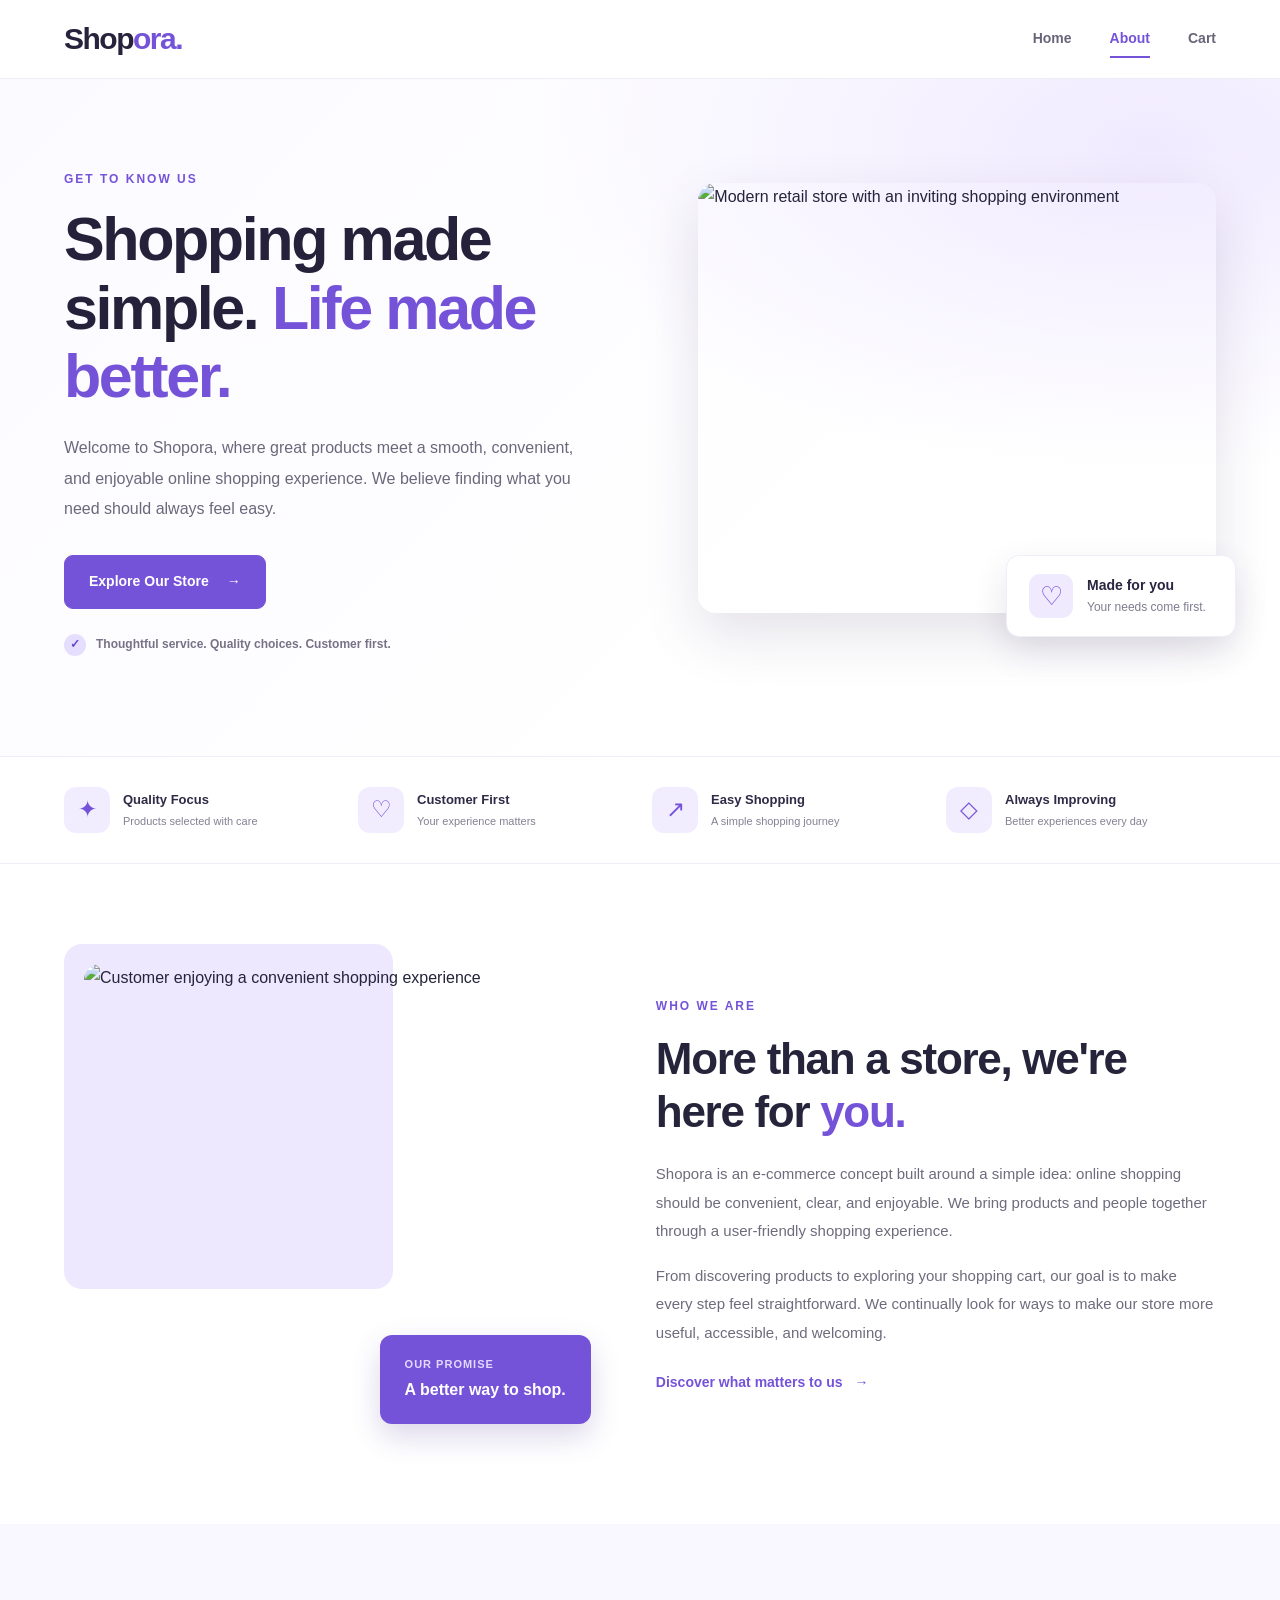
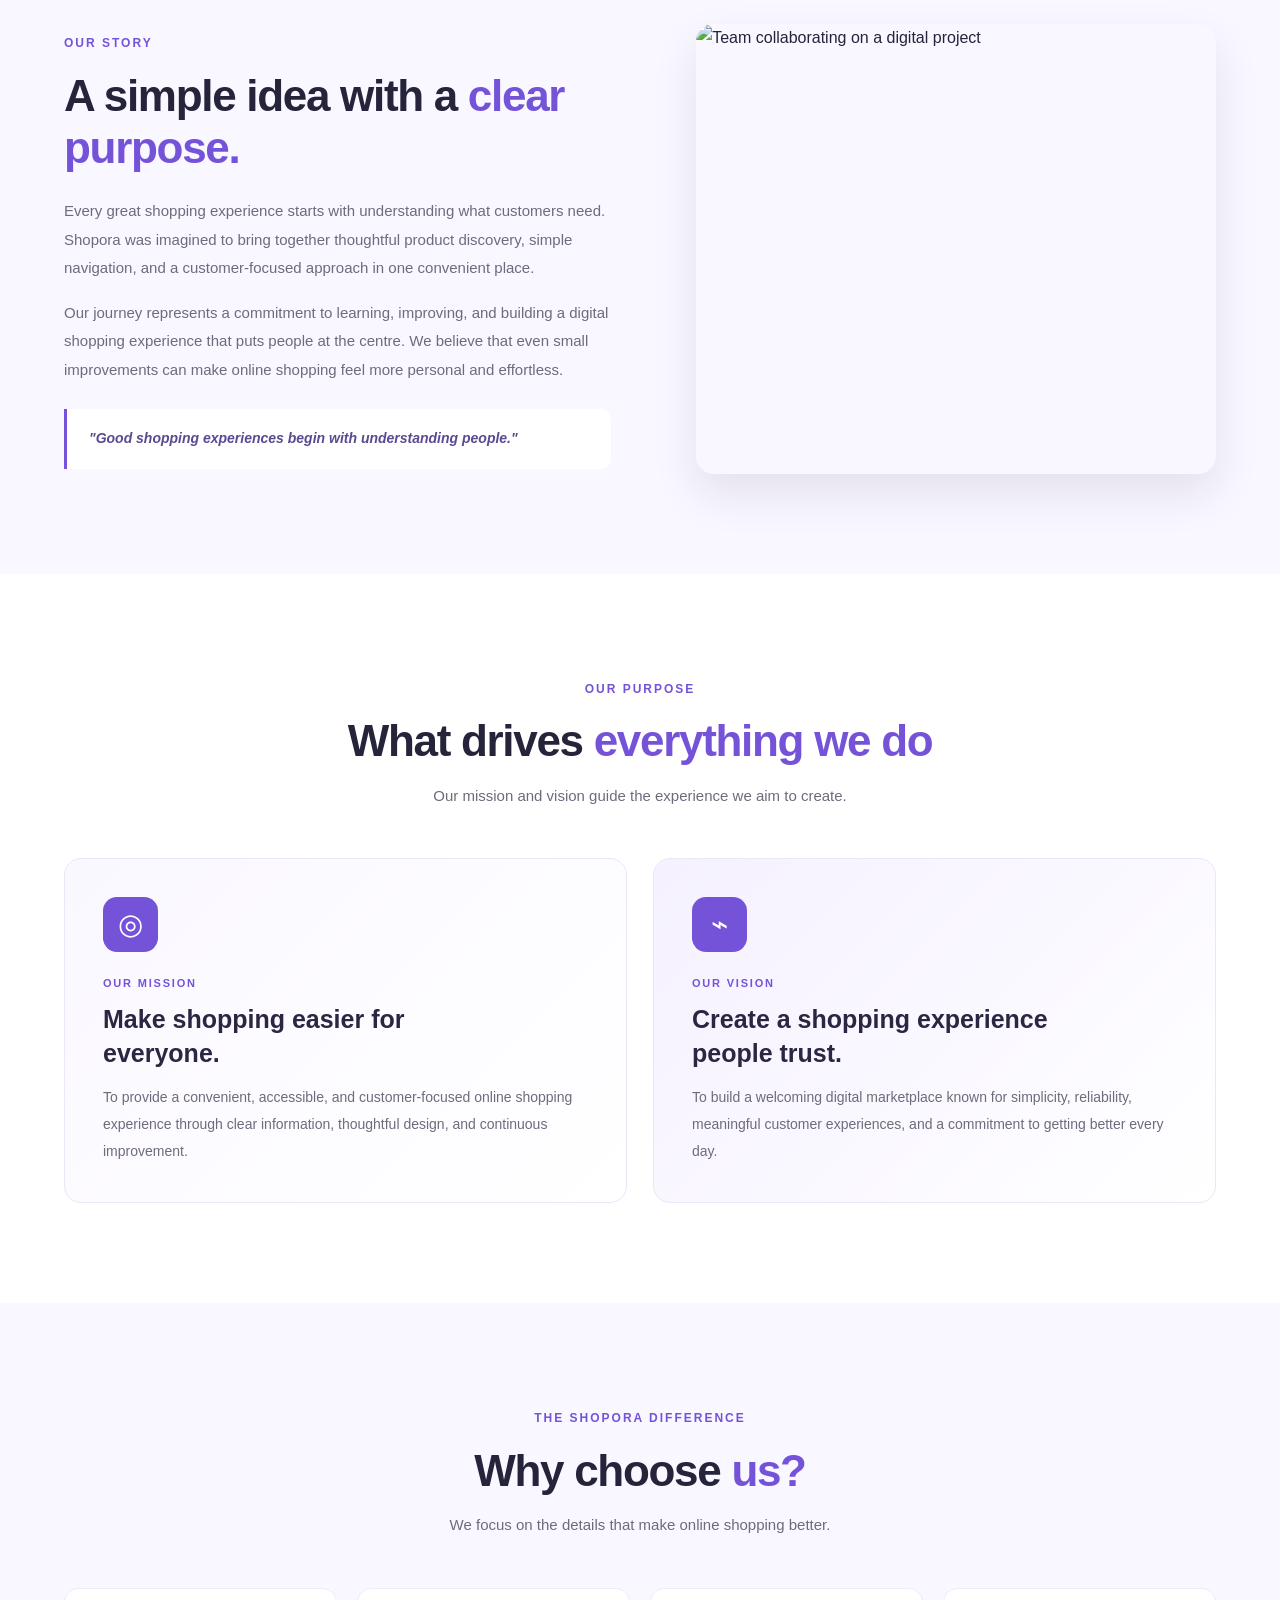
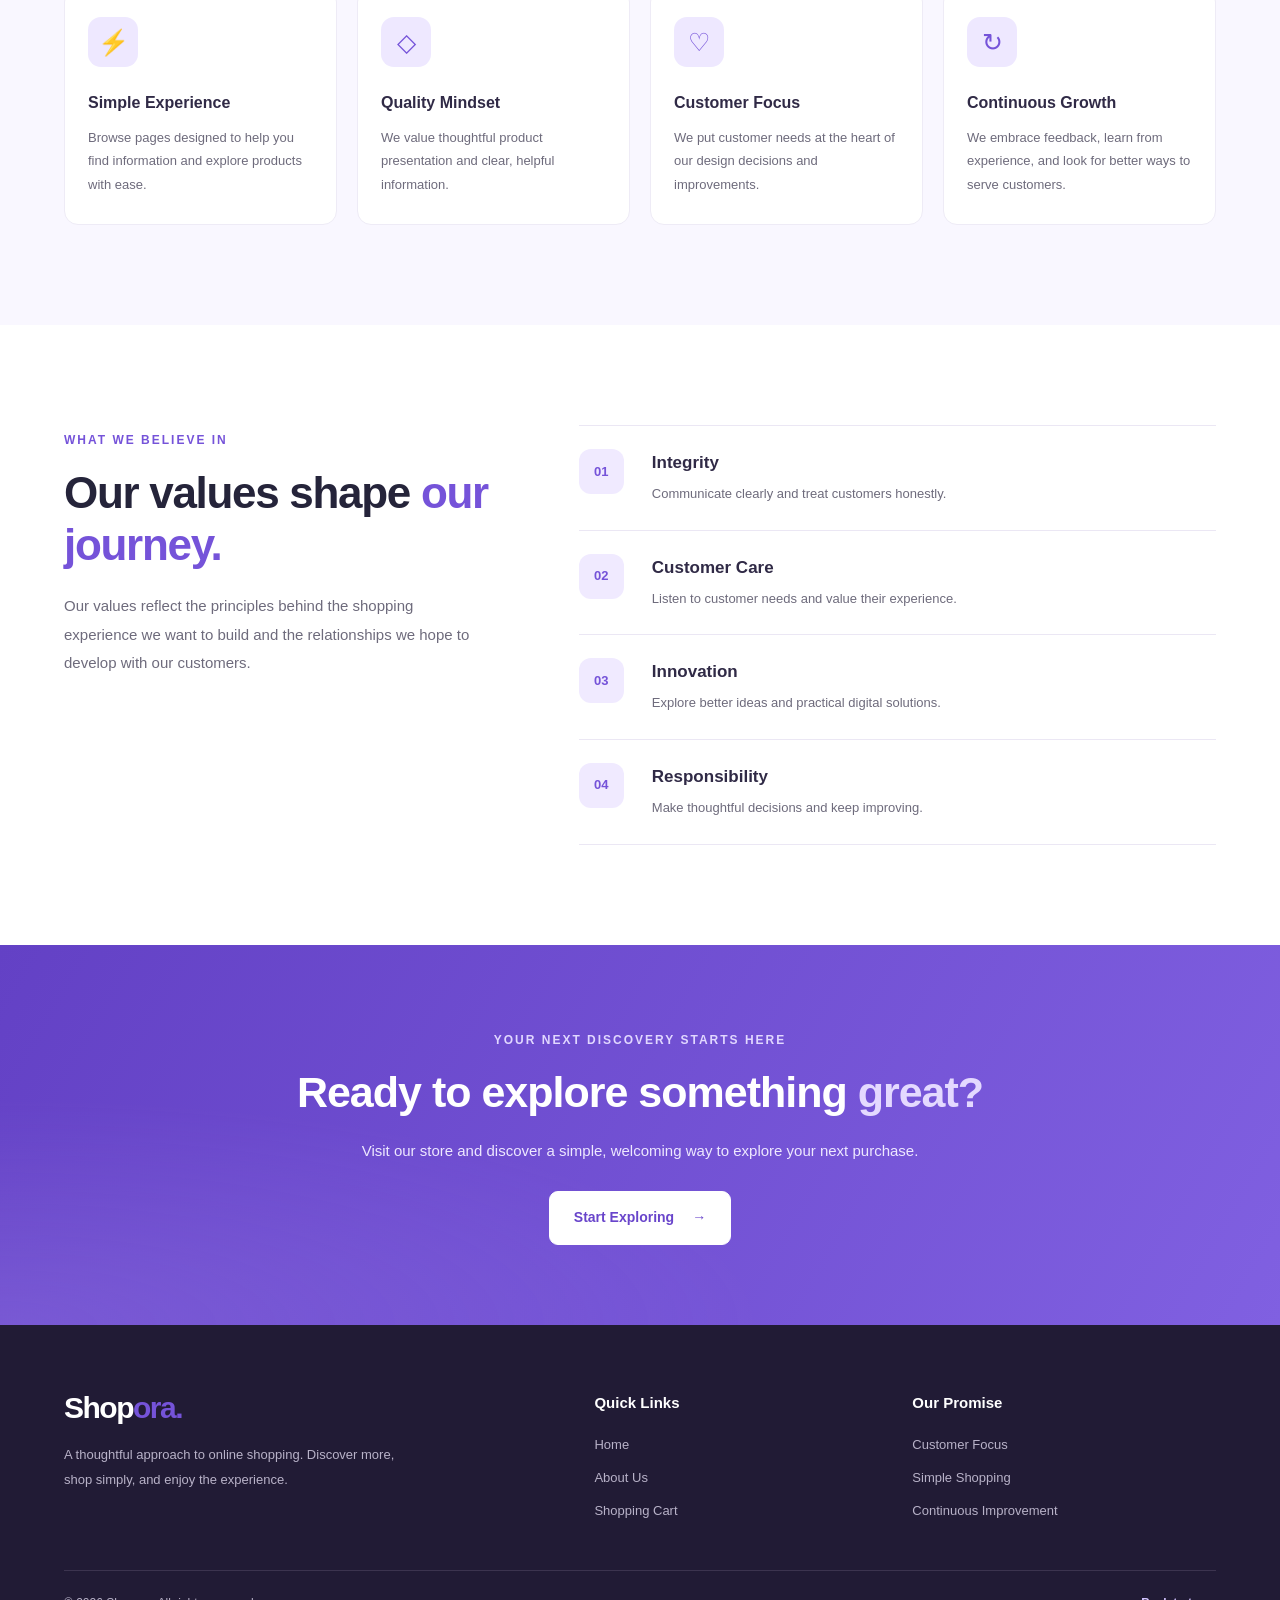
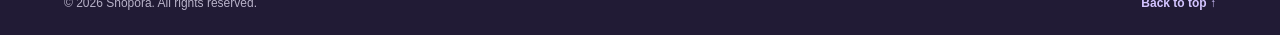
==== about.html @ a8f5d02d "added all about files" ====
<!DOCTYPE html>
<html lang="en">
<head>
    <meta charset="UTF-8">
    <meta name="viewport" content="width=device-width, initial-scale=1.0">
    <meta name="description" content="Discover our story, mission, vision, and commitment to delivering a better online shopping experience.">
    <meta name="theme-color" content="#ffffff">
    <title>About Us | Shopora</title>

    <link rel="stylesheet" href="about.css">
    <script src="about.js" defer></script>
</head>
<body>

    <!-- Header -->
    <header class="about-header">
        <div class="about-container about-navbar">
            <a href="index.html" class="about-logo" aria-label="Shopora home">
                Shop<span>ora.</span>
            </a>

            <button
                class="about-menu-toggle"
                id="aboutMenuToggle"
                aria-label="Open navigation menu"
                aria-controls="aboutNavigation"
                aria-expanded="false"
                type="button">
                <span></span>
                <span></span>
                <span></span>
            </button>

            <nav class="about-navigation" id="aboutNavigation" aria-label="Main navigation">
                <a href="index.html" class="about-nav-link">Home</a>
                <a href="about.html" class="about-nav-link about-nav-active" aria-current="page">About</a>
                <a href="cart.html" class="about-nav-link">Cart</a>
            </nav>
        </div>
    </header>

    <main>
        <!-- Hero -->
        <section class="about-hero">
            <div class="about-container about-hero-grid">
                <div class="about-hero-content">
                    <span class="about-eyebrow">GET TO KNOW US</span>
                    <h1>Shopping made simple. <span>Life made better.</span></h1>
                    <p>
                        Welcome to Shopora, where great products meet a smooth,
                        convenient, and enjoyable online shopping experience.
                        We believe finding what you need should always feel easy.
                    </p>
                    <a href="index.html" class="about-button">
                        Explore Our Store <span aria-hidden="true">&rarr;</span>
                    </a>

                    <div class="about-hero-note">
                        <span class="about-note-icon" aria-hidden="true">✓</span>
                        Thoughtful service. Quality choices. Customer first.
                    </div>
                </div>

                <div class="about-hero-visual">
                    <img
                        class="about-hero-image"
                        src="https://images.unsplash.com/photo-1441986300917-64674bd600d8?auto=format&fit=crop&w=1000&q=85"
                        alt="Modern retail store with an inviting shopping environment"
                        fetchpriority="high">

                    <div class="about-floating-card">
                        <span class="about-floating-icon" aria-hidden="true">♡</span>
                        <div>
                            <strong>Made for you</strong>
                            <p>Your needs come first.</p>
                        </div>
                    </div>
                </div>
            </div>
        </section>

        <!-- Highlights -->
        <section class="about-highlights" aria-label="Our highlights">
            <div class="about-container about-highlights-grid">
                <article class="about-highlight">
                    <span class="about-highlight-icon" aria-hidden="true">✦</span>
                    <div>
                        <h3>Quality Focus</h3>
                        <p>Products selected with care</p>
                    </div>
                </article>

                <article class="about-highlight">
                    <span class="about-highlight-icon" aria-hidden="true">♡</span>
                    <div>
                        <h3>Customer First</h3>
                        <p>Your experience matters</p>
                    </div>
                </article>

                <article class="about-highlight">
                    <span class="about-highlight-icon" aria-hidden="true">↗</span>
                    <div>
                        <h3>Easy Shopping</h3>
                        <p>A simple shopping journey</p>
                    </div>
                </article>

                <article class="about-highlight">
                    <span class="about-highlight-icon" aria-hidden="true">◇</span>
                    <div>
                        <h3>Always Improving</h3>
                        <p>Better experiences every day</p>
                    </div>
                </article>
            </div>
        </section>

        <!-- Introduction and Story -->
        <section class="about-section about-intro-section">
            <div class="about-container about-intro-grid">
                <div class="about-intro-image-wrap">
                    <img
                        src="https://images.unsplash.com/photo-1556742049-0cfed4f6a45d?auto=format&fit=crop&w=900&q=85"
                        alt="Customer enjoying a convenient shopping experience"
                        class="about-intro-image"
                        loading="lazy">
                    <div class="about-image-caption">
                        <span>Our promise</span>
                        <strong>A better way to shop.</strong>
                    </div>
                </div>

                <div class="about-intro-content">
                    <span class="about-eyebrow">WHO WE ARE</span>
                    <h2>More than a store, we're here for <span>you.</span></h2>
                    <p>
                        Shopora is an e-commerce concept built around a simple idea:
                        online shopping should be convenient, clear, and enjoyable.
                        We bring products and people together through a user-friendly
                        shopping experience.
                    </p>
                    <p>
                        From discovering products to exploring your shopping cart,
                        our goal is to make every step feel straightforward. We
                        continually look for ways to make our store more useful,
                        accessible, and welcoming.
                    </p>
                    <a href="#about-values" class="about-text-link">
                        Discover what matters to us <span aria-hidden="true">&rarr;</span>
                    </a>
                </div>
            </div>
        </section>

        <!-- Our Story -->
        <section class="about-section about-story-section">
            <div class="about-container about-story-grid">
                <div class="about-story-content">
                    <span class="about-eyebrow">OUR STORY</span>
                    <h2>A simple idea with a <span>clear purpose.</span></h2>
                    <p>
                        Every great shopping experience starts with understanding
                        what customers need. Shopora was imagined to bring together
                        thoughtful product discovery, simple navigation, and a
                        customer-focused approach in one convenient place.
                    </p>
                    <p>
                        Our journey represents a commitment to learning, improving,
                        and building a digital shopping experience that puts people
                        at the centre. We believe that even small improvements can
                        make online shopping feel more personal and effortless.
                    </p>
                    <div class="about-story-quote">
                        "Good shopping experiences begin with understanding people."
                    </div>
                </div>

                <div class="about-story-image-wrap">
                    <img
                        src="https://images.unsplash.com/photo-1516321318423-f06f85e504b3?auto=format&fit=crop&w=900&q=85"
                        alt="Team collaborating on a digital project"
                        class="about-story-image"
                        loading="lazy">
                </div>
            </div>
        </section>

        <!-- Mission and Vision -->
        <section class="about-section about-purpose-section">
            <div class="about-container">
                <div class="about-section-heading">
                    <span class="about-eyebrow">OUR PURPOSE</span>
                    <h2>What drives <span>everything we do</span></h2>
                    <p>Our mission and vision guide the experience we aim to create.</p>
                </div>

                <div class="about-purpose-grid">
                    <article class="about-purpose-card about-mission-card">
                        <div class="about-purpose-icon" aria-hidden="true">◎</div>
                        <span class="about-card-label">OUR MISSION</span>
                        <h3>Make shopping easier for everyone.</h3>
                        <p>
                            To provide a convenient, accessible, and customer-focused
                            online shopping experience through clear information,
                            thoughtful design, and continuous improvement.
                        </p>
                    </article>

                    <article class="about-purpose-card about-vision-card">
                        <div class="about-purpose-icon" aria-hidden="true">⌁</div>
                        <span class="about-card-label">OUR VISION</span>
                        <h3>Create a shopping experience people trust.</h3>
                        <p>
                            To build a welcoming digital marketplace known for
                            simplicity, reliability, meaningful customer experiences,
                            and a commitment to getting better every day.
                        </p>
                    </article>
                </div>
            </div>
        </section>

        <!-- Why Choose Us -->
        <section class="about-section about-choose-section">
            <div class="about-container">
                <div class="about-section-heading">
                    <span class="about-eyebrow">THE SHOPORA DIFFERENCE</span>
                    <h2>Why choose <span>us?</span></h2>
                    <p>We focus on the details that make online shopping better.</p>
                </div>

                <div class="about-choose-grid">
                    <article class="about-choose-card">
                        <div class="about-choose-icon" aria-hidden="true">⚡</div>
                        <h3>Simple Experience</h3>
                        <p>
                            Browse pages designed to help you find information
                            and explore products with ease.
                        </p>
                    </article>

                    <article class="about-choose-card">
                        <div class="about-choose-icon" aria-hidden="true">◇</div>
                        <h3>Quality Mindset</h3>
                        <p>
                            We value thoughtful product presentation and clear,
                            helpful information.
                        </p>
                    </article>

                    <article class="about-choose-card">
                        <div class="about-choose-icon" aria-hidden="true">♡</div>
                        <h3>Customer Focus</h3>
                        <p>
                            We put customer needs at the heart of our design
                            decisions and improvements.
                        </p>
                    </article>

                    <article class="about-choose-card">
                        <div class="about-choose-icon" aria-hidden="true">↻</div>
                        <h3>Continuous Growth</h3>
                        <p>
                            We embrace feedback, learn from experience, and
                            look for better ways to serve customers.
                        </p>
                    </article>
                </div>
            </div>
        </section>

        <!-- Company Values -->
        <section class="about-section about-values-section" id="about-values">
            <div class="about-container about-values-grid">
                <div class="about-values-intro">
                    <span class="about-eyebrow">WHAT WE BELIEVE IN</span>
                    <h2>Our values shape <span>our journey.</span></h2>
                    <p>
                        Our values reflect the principles behind the shopping
                        experience we want to build and the relationships we
                        hope to develop with our customers.
                    </p>
                </div>

                <div class="about-values-list">
                    <article class="about-value-item">
                        <span class="about-value-number">01</span>
                        <div>
                            <h3>Integrity</h3>
                            <p>Communicate clearly and treat customers honestly.</p>
                        </div>
                    </article>

                    <article class="about-value-item">
                        <span class="about-value-number">02</span>
                        <div>
                            <h3>Customer Care</h3>
                            <p>Listen to customer needs and value their experience.</p>
                        </div>
                    </article>

                    <article class="about-value-item">
                        <span class="about-value-number">03</span>
                        <div>
                            <h3>Innovation</h3>
                            <p>Explore better ideas and practical digital solutions.</p>
                        </div>
                    </article>

                    <article class="about-value-item">
                        <span class="about-value-number">04</span>
                        <div>
                            <h3>Responsibility</h3>
                            <p>Make thoughtful decisions and keep improving.</p>
                        </div>
                    </article>
                </div>
            </div>
        </section>

        <!-- Call to Action -->
        <section class="about-cta-section">
            <div class="about-container about-cta-content">
                <span class="about-eyebrow">YOUR NEXT DISCOVERY STARTS HERE</span>
                <h2>Ready to explore something <span>great?</span></h2>
                <p>
                    Visit our store and discover a simple, welcoming way
                    to explore your next purchase.
                </p>
                <a href="index.html" class="about-button about-button-light">
                    Start Exploring <span aria-hidden="true">&rarr;</span>
                </a>
            </div>
        </section>
    </main>

    <!-- Footer -->
    <footer class="about-footer">
        <div class="about-container">
            <div class="about-footer-main">
                <div class="about-footer-brand">
                    <a href="index.html" class="about-logo about-footer-logo">
                        Shop<span>ora.</span>
                    </a>
                    <p>
                        A thoughtful approach to online shopping.
                        Discover more, shop simply, and enjoy the experience.
                    </p>
                </div>

                <div class="about-footer-links">
                    <h3>Quick Links</h3>
                    <a href="index.html">Home</a>
                    <a href="about.html">About Us</a>
                    <a href="cart.html">Shopping Cart</a>
                </div>

                <div class="about-footer-links">
                    <h3>Our Promise</h3>
                    <span>Customer Focus</span>
                    <span>Simple Shopping</span>
                    <span>Continuous Improvement</span>
                </div>
            </div>

            <div class="about-footer-bottom">
                <p>
                    &copy; <span id="aboutCurrentYear"></span> Shopora.
                    All rights reserved.
                </p>
                <a href="#top" class="about-back-top" id="aboutBackTop">
                    Back to top ↑
                </a>
            </div>
        </div>
    </footer>

</body>
</html>
---- about.css ----
/* =========================================
   SHOPORA ABOUT PAGE
   File: about.css
   All custom classes use the about- prefix.
========================================= */

/* Reset and base styles */
* {
    margin: 0;
    padding: 0;
    box-sizing: border-box;
}

html {
    scroll-behavior: smooth;
    scroll-padding-top: 90px;
}

body {
    font-family: "Segoe UI", Arial, sans-serif;
    color: #25243a;
    background: #ffffff;
    line-height: 1.7;
    overflow-x: hidden;
}

body,
button,
a {
    -webkit-tap-highlight-color: transparent;
}

a {
    color: inherit;
    text-decoration: none;
}

img {
    display: block;
    max-width: 100%;
}

button {
    font: inherit;
}

.about-container {
    width: min(1160px, 90%);
    margin-inline: auto;
}

.about-section {
    padding: 100px 0;
}

.about-eyebrow {
    display: inline-block;
    margin-bottom: 16px;
    color: #7553d9;
    font-size: 12px;
    font-weight: 800;
    letter-spacing: 2px;
}

.about-section h2,
.about-intro-content h2,
.about-story-content h2,
.about-values-intro h2 {
    font-size: clamp(30px, 4vw, 44px);
    line-height: 1.2;
    letter-spacing: -1.3px;
    font-weight: 750;
}

.about-section h2 span,
.about-intro-content h2 span,
.about-story-content h2 span,
.about-values-intro h2 span {
    color: #7553d9;
}

.about-section p,
.about-intro-content p,
.about-story-content p,
.about-values-intro p {
    color: #6e6b7c;
    font-size: 15px;
    line-height: 1.9;
}

/* Header and navigation */
.about-header {
    position: sticky;
    top: 0;
    z-index: 1000;
    background: rgba(255, 255, 255, 0.96);
    border-bottom: 1px solid #eeedf5;
    backdrop-filter: blur(14px);
}

.about-navbar {
    min-height: 78px;
    display: flex;
    align-items: center;
    justify-content: space-between;
    gap: 30px;
}

.about-logo {
    color: #28233c;
    font-size: 30px;
    line-height: 1.2;
    font-weight: 850;
    letter-spacing: -1.5px;
}

.about-logo span {
    color: #7553d9;
}

.about-navigation {
    display: flex;
    align-items: center;
    gap: 38px;
}

.about-nav-link {
    position: relative;
    padding: 10px 0;
    color: #686579;
    font-size: 14px;
    font-weight: 650;
    transition: color 0.25s ease;
}

.about-nav-link:hover,
.about-nav-link:focus-visible,
.about-nav-active {
    color: #7553d9;
}

.about-nav-active::after {
    position: absolute;
    right: 0;
    bottom: 3px;
    left: 0;
    height: 2px;
    background: #7553d9;
    content: "";
}

.about-menu-toggle {
    display: none;
    width: 44px;
    height: 44px;
    padding: 10px;
    border: 1px solid #e9e5f5;
    border-radius: 10px;
    background: #ffffff;
    cursor: pointer;
}

.about-menu-toggle span {
    display: block;
    height: 2px;
    margin: 5px 0;
    background: #30264d;
    transition: transform 0.25s ease, opacity 0.25s ease;
}

.about-menu-toggle.about-menu-open span:first-child {
    transform: translateY(7px) rotate(45deg);
}

.about-menu-toggle.about-menu-open span:nth-child(2) {
    opacity: 0;
}

.about-menu-toggle.about-menu-open span:last-child {
    transform: translateY(-7px) rotate(-45deg);
}

/* Hero */
.about-hero {
    position: relative;
    padding: 85px 0 100px;
    background:
        radial-gradient(ellipse at 90% 10%, #f0eaff 0%, transparent 38%),
        linear-gradient(135deg, #fbfaff 0%, #ffffff 70%);
    overflow: hidden;
}

.about-hero-grid {
    display: grid;
    grid-template-columns: 1.02fr 0.98fr;
    align-items: center;
    gap: 65px;
}

.about-hero-content h1 {
    max-width: 600px;
    margin-bottom: 23px;
    color: #25213a;
    font-size: clamp(39px, 5.2vw, 61px);
    font-weight: 800;
    line-height: 1.12;
    letter-spacing: -2.4px;
}

.about-hero-content h1 span {
    color: #7553d9;
}

.about-hero-content > p {
    max-width: 520px;
    margin-bottom: 30px;
    color: #6c687b;
    font-size: 16px;
    line-height: 1.9;
}

.about-button {
    display: inline-flex;
    align-items: center;
    justify-content: center;
    gap: 18px;
    min-height: 54px;
    padding: 14px 24px;
    border: 1px solid #7553d9;
    border-radius: 9px;
    background: #7553d9;
    color: #ffffff;
    font-size: 14px;
    font-weight: 700;
    transition: background 0.25s ease, transform 0.25s ease,
        box-shadow 0.25s ease;
}

.about-button:hover {
    background: #6040bf;
    box-shadow: 0 10px 25px rgba(117, 83, 217, 0.22);
    transform: translateY(-3px);
}

.about-button:focus-visible,
.about-nav-link:focus-visible,
.about-text-link:focus-visible,
.about-back-top:focus-visible {
    outline: 3px solid #b5a1ff;
    outline-offset: 4px;
}

.about-hero-note {
    display: flex;
    align-items: center;
    gap: 10px;
    margin-top: 25px;
    color: #777286;
    font-size: 12px;
    font-weight: 600;
}

.about-note-icon {
    display: grid;
    width: 22px;
    height: 22px;
    place-items: center;
    border-radius: 50%;
    background: #e6defe;
    color: #6945cb;
    font-weight: 800;
}

.about-hero-visual {
    position: relative;
    min-width: 0;
    padding: 0 0 24px 15px;
}

.about-hero-image {
    width: 100%;
    height: 430px;
    border-radius: 18px;
    object-fit: cover;
    box-shadow: 0 22px 55px rgba(44, 32, 79, 0.13);
}

.about-floating-card {
    position: absolute;
    right: -20px;
    bottom: 0;
    display: flex;
    align-items: center;
    gap: 14px;
    min-width: 230px;
    padding: 18px 22px;
    border: 1px solid #f1edf9;
    border-radius: 13px;
    background: #ffffff;
    box-shadow: 0 14px 35px rgba(44, 32, 79, 0.12);
}

.about-floating-icon {
    display: grid;
    width: 44px;
    height: 44px;
    place-items: center;
    border-radius: 11px;
    background: #f0eaff;
    color: #7553d9;
    font-size: 26px;
}

.about-floating-card strong {
    display: block;
    color: #2a2540;
    font-size: 14px;
}

.about-floating-card p {
    color: #817c90;
    font-size: 12px;
}

/* Highlights */
.about-highlights {
    padding: 30px 0;
    border-top: 1px solid #f0edf8;
    border-bottom: 1px solid #f0edf8;
    background: #ffffff;
}

.about-highlights-grid {
    display: grid;
    grid-template-columns: repeat(4, minmax(0, 1fr));
    gap: 24px;
}

.about-highlight {
    display: flex;
    align-items: center;
    gap: 13px;
}

.about-highlight-icon {
    display: grid;
    flex: 0 0 46px;
    width: 46px;
    height: 46px;
    place-items: center;
    border-radius: 12px;
    background: #f1edff;
    color: #7553d9;
    font-size: 23px;
}

.about-highlight h3 {
    margin-bottom: 2px;
    color: #302a46;
    font-size: 13px;
    font-weight: 750;
}

.about-highlight p {
    color: #858093;
    font-size: 11px;
    line-height: 1.5;
}

/* Introduction */
.about-intro-grid {
    display: grid;
    grid-template-columns: 0.95fr 1.05fr;
    align-items: center;
    gap: 85px;
}

.about-intro-image-wrap {
    position: relative;
    padding: 0 0 20px 20px;
}

.about-intro-image-wrap::before {
    position: absolute;
    z-index: -1;
    top: -20px;
    left: 0;
    width: 65%;
    height: 75%;
    border-radius: 18px;
    background: #eee8ff;
    content: "";
}

.about-intro-image {
    width: 100%;
    height: 440px;
    border-radius: 16px;
    object-fit: cover;
}

.about-image-caption {
    position: absolute;
    right: -20px;
    bottom: 0;
    display: flex;
    flex-direction: column;
    gap: 3px;
    min-width: 210px;
    padding: 20px 25px;
    border-radius: 12px;
    background: #7553d9;
    color: #ffffff;
    box-shadow: 0 12px 30px rgba(75, 48, 147, 0.2);
}

.about-image-caption span {
    color: #e3d9ff;
    font-size: 11px;
    font-weight: 700;
    letter-spacing: 1px;
    text-transform: uppercase;
}

.about-image-caption strong {
    font-size: 16px;
}

.about-intro-content h2 {
    margin-bottom: 22px;
}

.about-intro-content p {
    margin-bottom: 16px;
}

.about-text-link {
    display: inline-flex;
    align-items: center;
    gap: 12px;
    margin-top: 8px;
    color: #7553d9;
    font-size: 14px;
    font-weight: 750;
}

.about-text-link span {
    transition: transform 0.25s ease;
}

.about-text-link:hover span {
    transform: translateX(5px);
}

/* Our story */
.about-story-section {
    background: #f9f7ff;
}

.about-story-grid {
    display: grid;
    grid-template-columns: 1fr 0.95fr;
    align-items: center;
    gap: 85px;
}

.about-story-content h2 {
    margin-bottom: 22px;
}

.about-story-content p {
    margin-bottom: 16px;
}

.about-story-quote {
    margin-top: 25px;
    padding: 18px 22px;
    border-left: 3px solid #7553d9;
    border-radius: 0 10px 10px 0;
    background: #ffffff;
    color: #5b4a91;
    font-size: 14px;
    font-style: italic;
    font-weight: 650;
}

.about-story-image-wrap {
    position: relative;
}

.about-story-image {
    width: 100%;
    height: 450px;
    border-radius: 18px;
    object-fit: cover;
    box-shadow: 0 20px 45px rgba(44, 32, 79, 0.1);
}

/* Mission and vision */
.about-purpose-section {
    background: #ffffff;
}

.about-section-heading {
    max-width: 650px;
    margin: 0 auto 48px;
    text-align: center;
}

.about-section-heading h2 {
    margin-bottom: 14px;
}

.about-section-heading > p {
    max-width: 540px;
    margin: 0 auto;
}

.about-purpose-grid {
    display: grid;
    grid-template-columns: repeat(2, minmax(0, 1fr));
    gap: 26px;
}

.about-purpose-card {
    padding: 38px;
    border: 1px solid #ebe6f8;
    border-radius: 17px;
    transition: transform 0.25s ease, box-shadow 0.25s ease;
}

.about-purpose-card:hover {
    transform: translateY(-5px);
    box-shadow: 0 18px 40px rgba(55, 39, 101, 0.08);
}

.about-mission-card {
    background: linear-gradient(135deg, #faf8ff, #ffffff);
}

.about-vision-card {
    background: linear-gradient(135deg, #f5f1ff, #ffffff);
}

.about-purpose-icon {
    display: grid;
    width: 55px;
    height: 55px;
    margin-bottom: 22px;
    place-items: center;
    border-radius: 14px;
    background: #7553d9;
    color: #ffffff;
    font-size: 29px;
}

.about-card-label {
    display: block;
    margin-bottom: 10px;
    color: #7553d9;
    font-size: 11px;
    font-weight: 800;
    letter-spacing: 1.8px;
}

.about-purpose-card h3 {
    max-width: 380px;
    margin-bottom: 14px;
    color: #2c2642;
    font-size: 25px;
    line-height: 1.35;
}

.about-purpose-card p {
    font-size: 14px;
}

/* Why choose us */
.about-choose-section {
    background: #f9f7ff;
}

.about-choose-grid {
    display: grid;
    grid-template-columns: repeat(4, minmax(0, 1fr));
    gap: 20px;
}

.about-choose-card {
    padding: 28px 23px;
    border: 1px solid #eeebf6;
    border-radius: 14px;
    background: #ffffff;
    transition: transform 0.25s ease, box-shadow 0.25s ease;
}

.about-choose-card:hover {
    transform: translateY(-6px);
    box-shadow: 0 15px 35px rgba(55, 39, 101, 0.09);
}

.about-choose-icon {
    display: grid;
    width: 50px;
    height: 50px;
    margin-bottom: 22px;
    place-items: center;
    border-radius: 13px;
    background: #eee8ff;
    color: #7553d9;
    font-size: 25px;
}

.about-choose-card h3 {
    margin-bottom: 10px;
    color: #302a46;
    font-size: 16px;
}

.about-choose-card p {
    font-size: 13px;
    line-height: 1.8;
}

/* Company values */
.about-values-grid {
    display: grid;
    grid-template-columns: 0.8fr 1.2fr;
    align-items: start;
    gap: 90px;
}

.about-values-intro h2 {
    margin-bottom: 20px;
}

.about-values-intro p {
    margin-top: 15px;
}

.about-values-list {
    border-top: 1px solid #ebe7f4;
}

.about-value-item {
    display: grid;
    grid-template-columns: 55px 1fr;
    gap: 18px;
    padding: 23px 0;
    border-bottom: 1px solid #ebe7f4;
}

.about-value-number {
    display: grid;
    width: 45px;
    height: 45px;
    place-items: center;
    border-radius: 12px;
    background: #f0eaff;
    color: #7553d9;
    font-size: 13px;
    font-weight: 800;
}

.about-value-item h3 {
    margin-bottom: 4px;
    color: #302a46;
    font-size: 17px;
}

.about-value-item p {
    font-size: 13px;
}

/* Call to action */
.about-cta-section {
    padding: 80px 0;
    background:
        radial-gradient(ellipse at 0% 100%, rgba(190, 166, 255, 0.2), transparent 42%),
        linear-gradient(120deg, #6341c5, #8060e1);
    text-align: center;
}

.about-cta-content {
    max-width: 740px;
}

.about-cta-content .about-eyebrow {
    color: #e1d7ff;
}

.about-cta-content h2 {
    margin-bottom: 18px;
    color: #ffffff;
    font-size: clamp(30px, 4vw, 43px);
    line-height: 1.25;
    letter-spacing: -1px;
}

.about-cta-content h2 span {
    color: #e4d9ff;
}

.about-cta-content p {
    max-width: 570px;
    margin: 0 auto 28px;
    color: #eee8ff;
    font-size: 15px;
}

.about-button-light {
    border-color: #ffffff;
    background: #ffffff;
    color: #6945cb;
}

.about-button-light:hover {
    border-color: #f2edff;
    background: #f2edff;
    color: #5635b0;
}

/* Footer */
.about-footer {
    padding: 65px 0 0;
    background: #211b35;
    color: #ffffff;
}

.about-footer-main {
    display: grid;
    grid-template-columns: 1.5fr 0.8fr 1fr;
    gap: 75px;
    padding-bottom: 48px;
}

.about-footer-logo {
    display: inline-block;
    margin-bottom: 17px;
    color: #ffffff;
}

.about-footer-brand p {
    max-width: 350px;
    color: #b8b2c8;
    font-size: 13px;
    line-height: 1.9;
}

.about-footer-links {
    display: flex;
    flex-direction: column;
    align-items: flex-start;
    gap: 11px;
}

.about-footer-links h3 {
    margin-bottom: 7px;
    color: #ffffff;
    font-size: 15px;
}

.about-footer-links a,
.about-footer-links > span {
    color: #b8b2c8;
    font-size: 13px;
    transition: color 0.2s ease;
}

.about-footer-links a:hover {
    color: #c9b8ff;
}

.about-footer-bottom {
    display: flex;
    align-items: center;
    justify-content: space-between;
    gap: 20px;
    padding: 22px 0;
    border-top: 1px solid #3c344f;
}

.about-footer-bottom p {
    color: #b8b2c8;
    font-size: 12px;
}

.about-back-top {
    color: #d3c4ff;
    font-size: 12px;
    font-weight: 700;
    transition: color 0.2s ease;
}

.about-back-top:hover {
    color: #ffffff;
}

/* Responsive: tablets and smaller screens */
@media (max-width: 1000px) {
    .about-section {
        padding: 75px 0;
    }

    .about-hero {
        padding: 65px 0 80px;
    }

    .about-hero-grid {
        gap: 35px;
    }

    .about-hero-image {
        height: 370px;
    }

    .about-intro-grid,
    .about-story-grid {
        gap: 50px;
    }

    .about-highlights-grid {
        grid-template-columns: repeat(2, minmax(0, 1fr));
        gap: 25px;
    }

    .about-choose-grid {
        grid-template-columns: repeat(2, minmax(0, 1fr));
    }

    .about-values-grid {
        gap: 45px;
    }

    .about-footer-main {
        gap: 40px;
    }
}

/* Responsive: mobile navigation */
@media (max-width: 700px) {
    .about-container {
        width: min(100% - 36px, 540px);
    }

    .about-navbar {
        min-height: 70px;
    }

    .about-logo {
        font-size: 27px;
    }

    .about-menu-toggle {
        display: block;
    }

    .about-navigation {
        position: absolute;
        top: calc(100% + 1px);
        right: 0;
        left: 0;
        display: none;
        align-items: stretch;
        gap: 0;
        padding: 12px 22px 18px;
        border-bottom: 1px solid #ece8f5;
        background: #ffffff;
        box-shadow: 0 15px 25px rgba(39, 28, 73, 0.07);
    }

    .about-navigation.about-navigation-open {
        display: flex;
        flex-direction: column;
    }

    .about-nav-link {
        padding: 13px 4px;
        border-bottom: 1px solid #f1eef7;
    }

    .about-nav-link:last-child {
        border-bottom: none;
    }

    .about-nav-active::after {
        display: none;
    }

    .about-hero {
        padding: 55px 0 65px;
    }

    .about-hero-grid,
    .about-intro-grid,
    .about-story-grid,
    .about-purpose-grid,
    .about-values-grid {
        grid-template-columns: 1fr;
        gap: 38px;
    }

    .about-hero-content h1 {
        font-size: clamp(38px, 10vw, 50px);
        letter-spacing: -1.7px;
    }

    .about-hero-content > p {
        font-size: 14px;
    }

    .about-hero-visual {
        padding: 0 8px 20px 0;
    }

    .about-hero-image {
        height: 320px;
    }

    .about-floating-card {
        right: -3px;
        min-width: 205px;
        padding: 13px 16px;
    }

    .about-highlights {
        padding: 27px 0;
    }

    .about-highlights-grid {
        gap: 23px 15px;
    }

    .about-highlight {
        align-items: flex-start;
        gap: 10px;
    }

    .about-highlight-icon {
        flex-basis: 38px;
        width: 38px;
        height: 38px;
        font-size: 20px;
    }

    .about-highlight h3 {
        font-size: 12px;
    }

    .about-highlight p {
        font-size: 10px;
    }

    .about-intro-image-wrap {
        margin-right: 8px;
    }

    .about-intro-image,
    .about-story-image {
        height: 330px;
    }

    .about-image-caption {
        right: -8px;
        padding: 15px 18px;
    }

    .about-section {
        padding: 65px 0;
    }

    .about-section h2,
    .about-intro-content h2,
    .about-story-content h2,
    .about-values-intro h2 {
        font-size: 32px;
        letter-spacing: -0.8px;
    }

    .about-section-heading {
        margin-bottom: 32px;
    }

    .about-purpose-card {
        padding: 28px 24px;
    }

    .about-purpose-card h3 {
        font-size: 22px;
    }

    .about-choose-grid {
        gap: 14px;
    }

    .about-choose-card {
        padding: 22px 17px;
    }

    .about-choose-card h3 {
        font-size: 14px;
    }

    .about-choose-card p {
        font-size: 12px;
    }

    .about-values-grid {
        gap: 30px;
    }

    .about-cta-section {
        padding: 65px 0;
    }

    .about-cta-content h2 {
        font-size: 32px;
    }

    .about-footer {
        padding-top: 45px;
    }

    .about-footer-main {
        grid-template-columns: 1fr 1fr;
        gap: 35px 24px;
    }

    .about-footer-brand {
        grid-column: 1 / -1;
    }

    .about-footer-bottom {
        align-items: flex-start;
    }
}

/* Responsive: small phones */
@media (max-width: 400px) {
    .about-container {
        width: calc(100% - 30px);
    }

    .about-highlights-grid {
        grid-template-columns: 1fr;
    }

    .about-choose-grid {
        grid-template-columns: 1fr;
    }

    .about-choose-card {
        padding: 23px;
    }

    .about-hero-image {
        height: 270px;
    }

    .about-intro-image,
    .about-story-image {
        height: 280px;
    }

    .about-footer-main {
        grid-template-columns: 1fr;
    }

    .about-footer-brand {
        grid-column: auto;
    }

    .about-footer-bottom {
        flex-direction: column;
        gap: 10px;
    }
}

/* Accessibility: reduce motion when requested */
@media (prefers-reduced-motion: reduce) {
    *,
    *::before,
    *::after {
        scroll-behavior: auto !important;
        animation-duration: 0.01ms !important;
        animation-iteration-count: 1 !important;
        transition-duration: 0.01ms !important;
    }
}
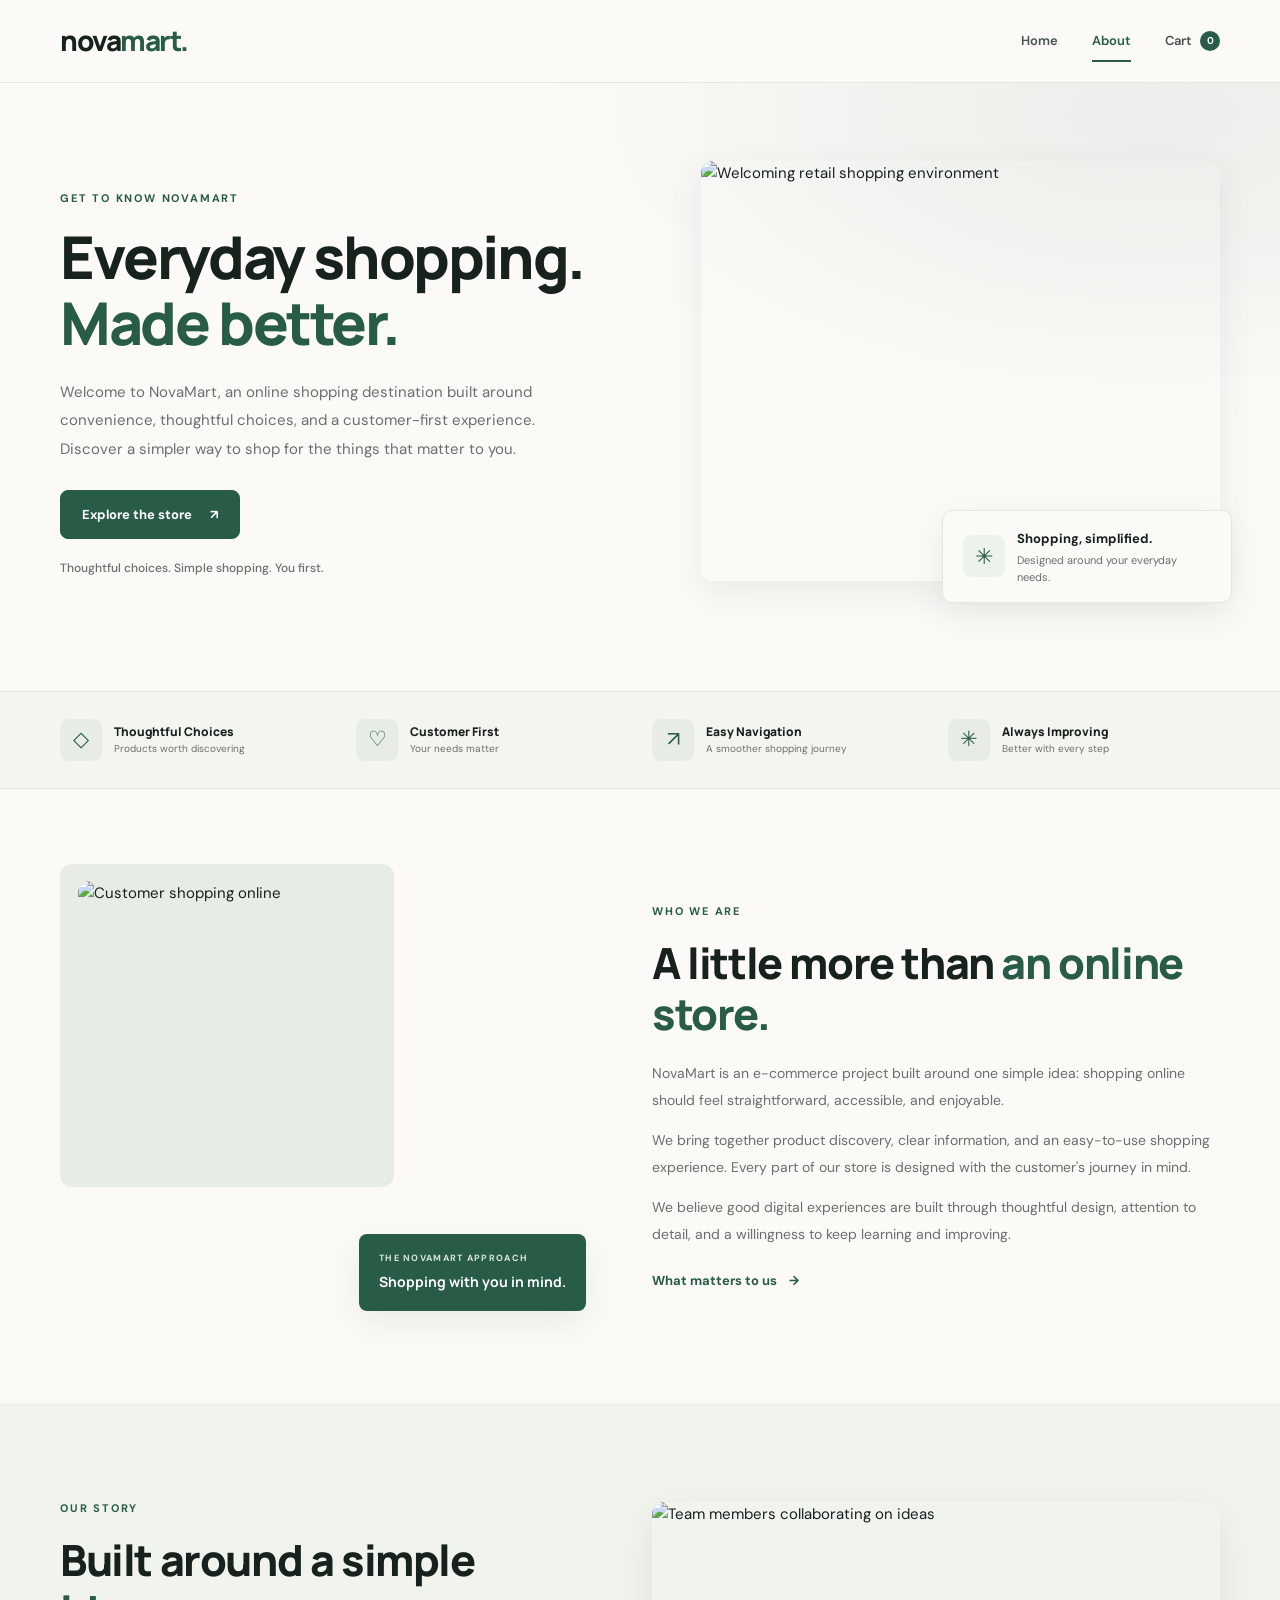
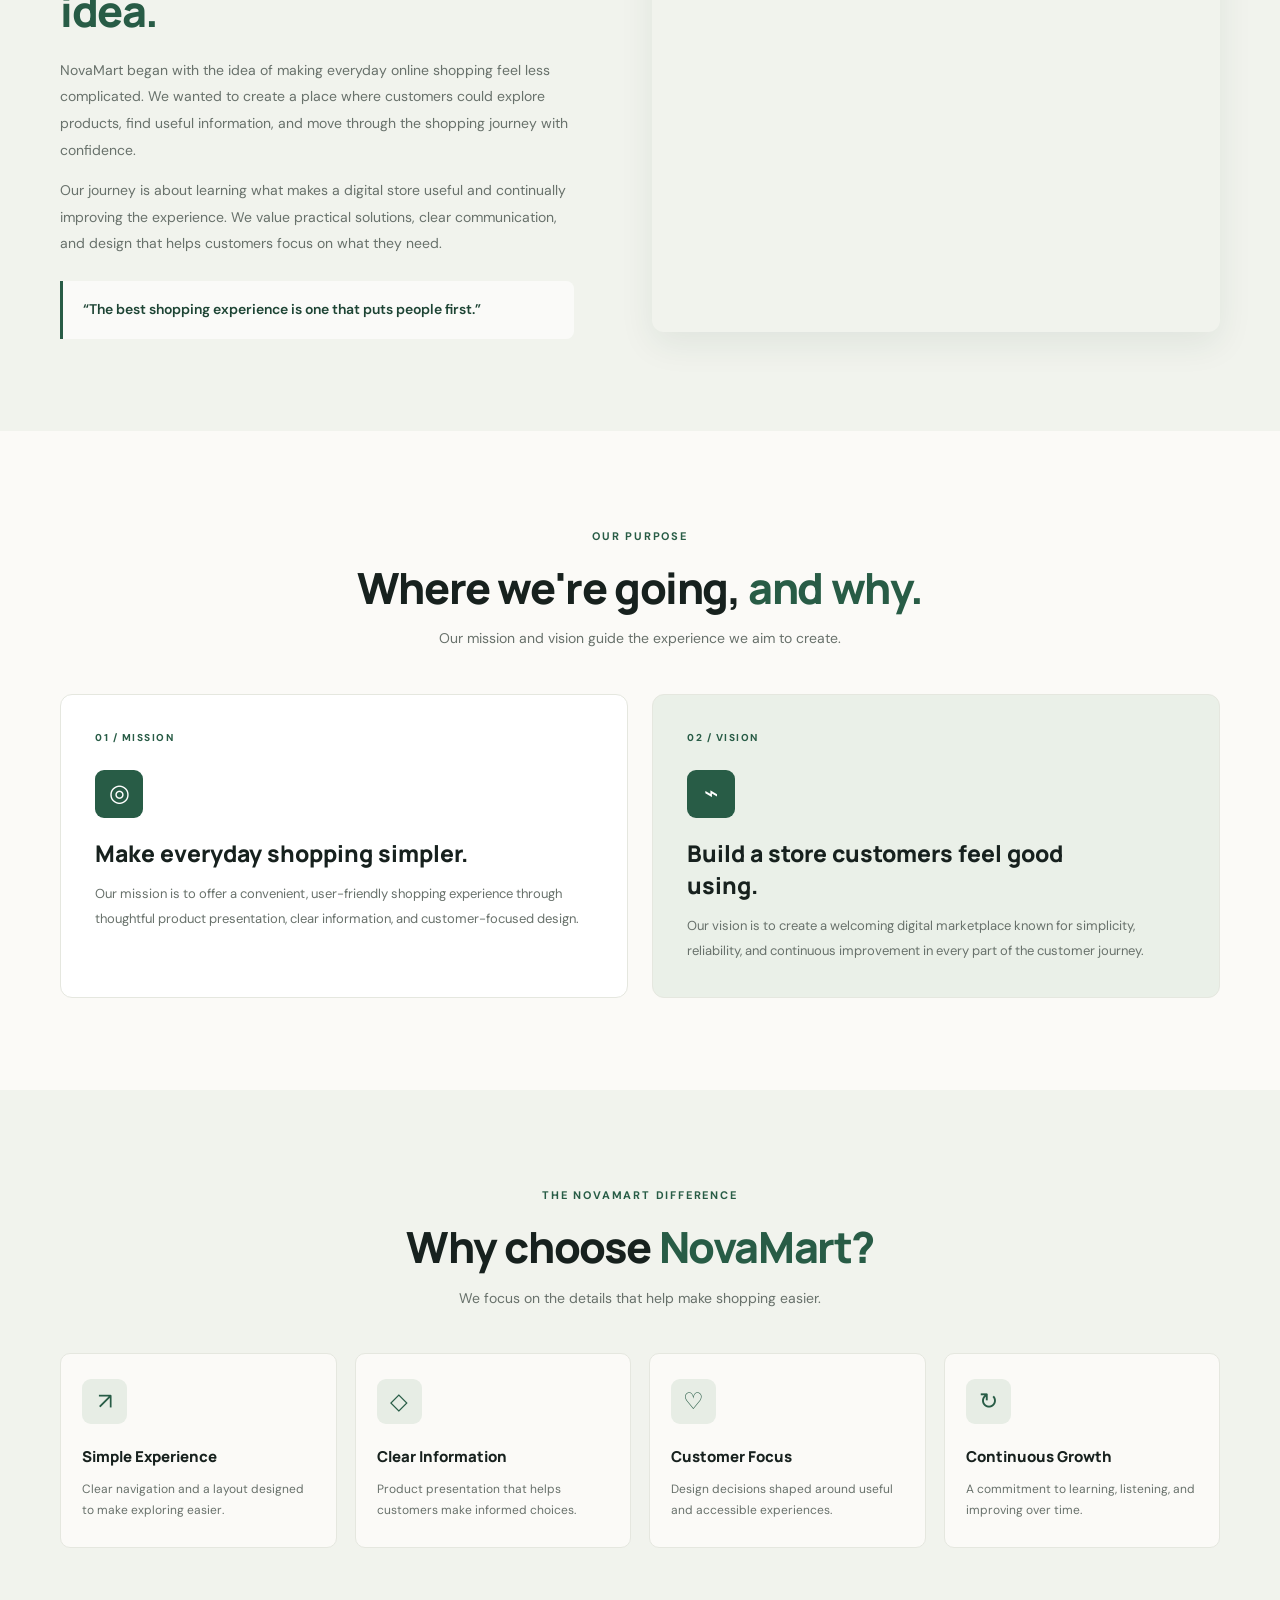
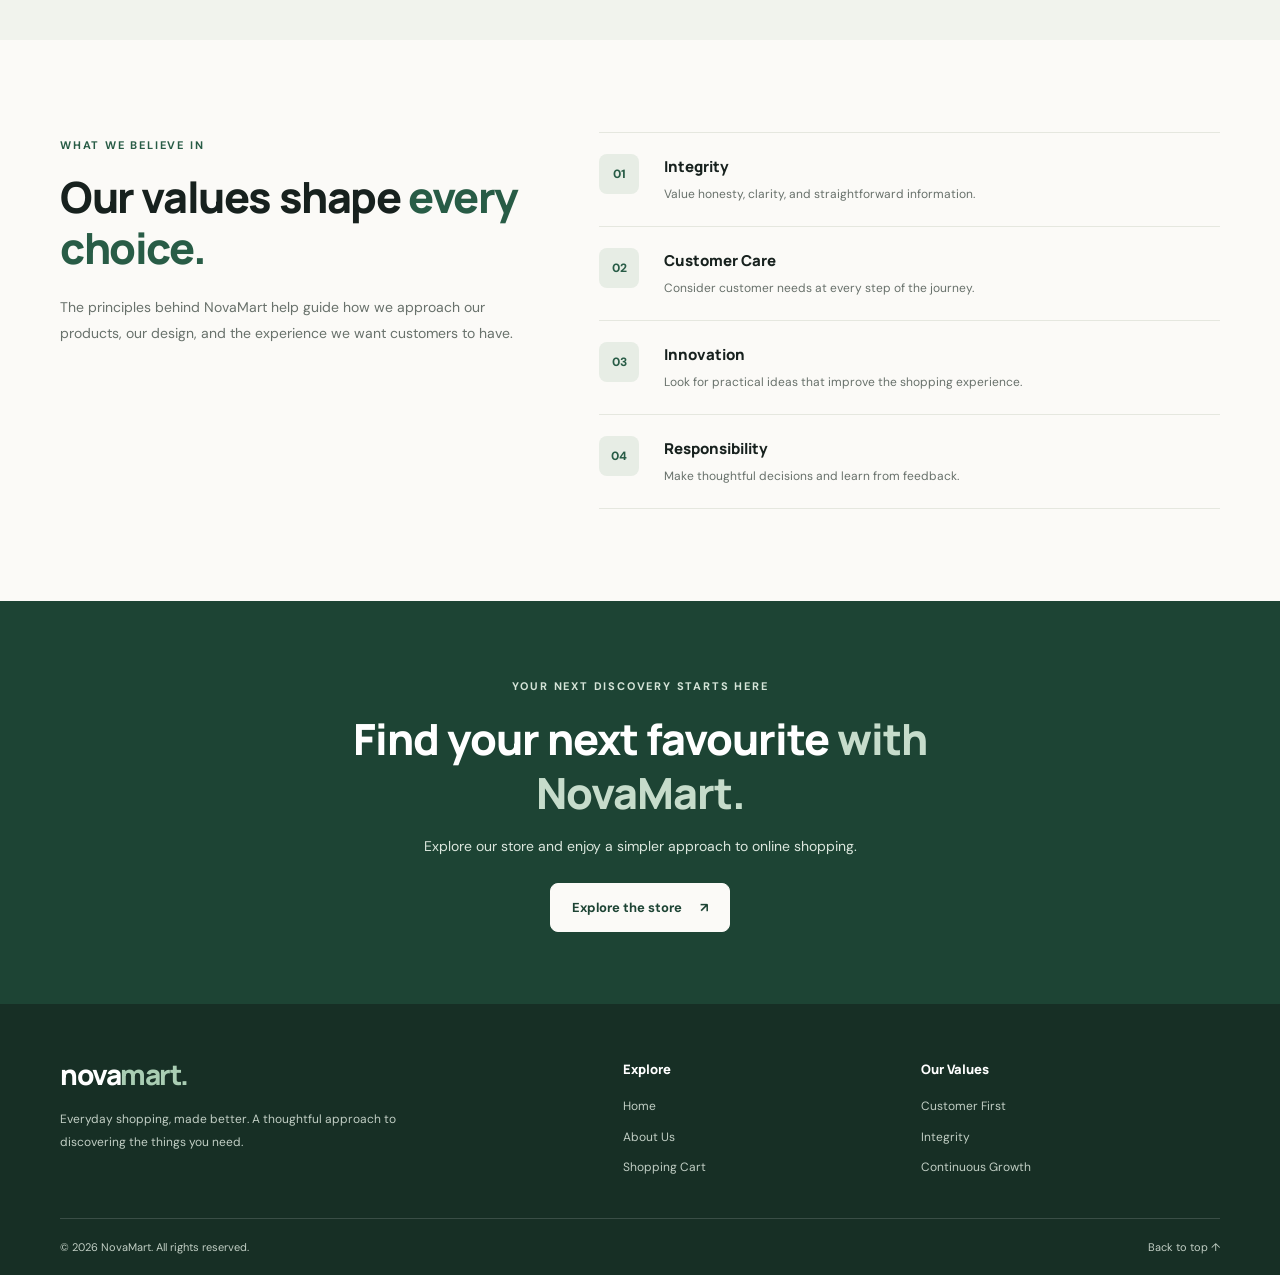
==== commit bb912d71: "add new about files" ====
--- a/about.html
+++ b/about.html
@@ -4,378 +4,304 @@
 <head>
     <meta charset="UTF-8">
     <meta name="viewport" content="width=device-width, initial-scale=1.0">
-    <meta name="description" content="Discover our story, mission, vision, and commitment to delivering a better online shopping experience.">
-    <meta name="theme-color" content="#ffffff">
-    <title>About Us | Shopora</title>
+    <meta name="description" content="Discover NovaMart's story, mission, vision, and commitment to a better shopping experience.">
+    <meta name="theme-color" content="#FBFAF7">
+    <title>About Us | NovaMart</title>
+
+    <link rel="preconnect" href="https://fonts.googleapis.com">
+    <link rel="preconnect" href="https://fonts.gstatic.com" crossorigin>
+    <link href="https://fonts.googleapis.com/css2?family=DM+Sans:wght@400;500;600;700&family=Manrope:wght@400;500;600;700;800&display=swap" rel="stylesheet">
 
     <link rel="stylesheet" href="about.css">
     <script src="about.js" defer></script>
 </head>
 <body>
-
-    <!-- Header -->
     <header class="about-header">
         <div class="about-container about-navbar">
-            <a href="index.html" class="about-logo" aria-label="Shopora home">
-                Shop<span>ora.</span>
+            <a href="index.html" class="about-logo" aria-label="NovaMart home">
+                <span class="about-logo-nova">nova</span><span class="about-logo-mart">mart.</span>
             </a>
 
-            <button
-                class="about-menu-toggle"
-                id="aboutMenuToggle"
-                aria-label="Open navigation menu"
-                aria-controls="aboutNavigation"
-                aria-expanded="false"
-                type="button">
-                <span></span>
-                <span></span>
-                <span></span>
+            <button class="about-menu-toggle" id="aboutMenuToggle"
+                    type="button" aria-label="Open navigation"
+                    aria-expanded="false" aria-controls="aboutNavigation">
+                <span></span><span></span><span></span>
             </button>
 
             <nav class="about-navigation" id="aboutNavigation" aria-label="Main navigation">
                 <a href="index.html" class="about-nav-link">Home</a>
                 <a href="about.html" class="about-nav-link about-nav-active" aria-current="page">About</a>
-                <a href="cart.html" class="about-nav-link">Cart</a>
+                <a href="cart.html" class="about-nav-link about-cart-link">
+                    Cart <span class="about-cart-badge" id="aboutCartBadge">0</span>
+                </a>
             </nav>
         </div>
     </header>
 
     <main>
-        <!-- Hero -->
         <section class="about-hero">
             <div class="about-container about-hero-grid">
                 <div class="about-hero-content">
-                    <span class="about-eyebrow">GET TO KNOW US</span>
-                    <h1>Shopping made simple. <span>Life made better.</span></h1>
-                    <p>
-                        Welcome to Shopora, where great products meet a smooth,
-                        convenient, and enjoyable online shopping experience.
-                        We believe finding what you need should always feel easy.
+                    <span class="about-eyebrow">GET TO KNOW NOVAMART</span>
+                    <h1>Everyday shopping.<br><span>Made better.</span></h1>
+                    <p>
+                        Welcome to NovaMart, an online shopping destination built
+                        around convenience, thoughtful choices, and a customer-first
+                        experience. Discover a simpler way to shop for the things
+                        that matter to you.
                     </p>
                     <a href="index.html" class="about-button">
-                        Explore Our Store <span aria-hidden="true">&rarr;</span>
+                        Explore the store <span aria-hidden="true">↗</span>
                     </a>
-
-                    <div class="about-hero-note">
-                        <span class="about-note-icon" aria-hidden="true">✓</span>
-                        Thoughtful service. Quality choices. Customer first.
-                    </div>
+                    <p class="about-hero-note">Thoughtful choices. Simple shopping. You first.</p>
                 </div>
 
                 <div class="about-hero-visual">
                     <img
-                        class="about-hero-image"
-                        src="https://images.unsplash.com/photo-1441986300917-64674bd600d8?auto=format&fit=crop&w=1000&q=85"
-                        alt="Modern retail store with an inviting shopping environment"
-                        fetchpriority="high">
-
-                    <div class="about-floating-card">
-                        <span class="about-floating-icon" aria-hidden="true">♡</span>
+                        src="https://images.unsplash.com/photo-1441986300917-64674bd600d8?auto=format&fit=crop&w=1100&q=85"
+                        alt="Welcoming retail shopping environment"
+                        class="about-hero-image">
+                    <div class="about-floating-note">
+                        <span class="about-note-icon" aria-hidden="true">✳</span>
                         <div>
-                            <strong>Made for you</strong>
-                            <p>Your needs come first.</p>
+                            <strong>Shopping, simplified.</strong>
+                            <p>Designed around your everyday needs.</p>
                         </div>
                     </div>
                 </div>
             </div>
         </section>
 
-        <!-- Highlights -->
-        <section class="about-highlights" aria-label="Our highlights">
+        <section class="about-highlights" aria-label="NovaMart highlights">
             <div class="about-container about-highlights-grid">
                 <article class="about-highlight">
-                    <span class="about-highlight-icon" aria-hidden="true">✦</span>
-                    <div>
-                        <h3>Quality Focus</h3>
-                        <p>Products selected with care</p>
-                    </div>
+                    <span class="about-highlight-icon" aria-hidden="true">◇</span>
+                    <div><h2>Thoughtful Choices</h2><p>Products worth discovering</p></div>
                 </article>
-
                 <article class="about-highlight">
                     <span class="about-highlight-icon" aria-hidden="true">♡</span>
-                    <div>
-                        <h3>Customer First</h3>
-                        <p>Your experience matters</p>
-                    </div>
+                    <div><h2>Customer First</h2><p>Your needs matter</p></div>
                 </article>
-
                 <article class="about-highlight">
                     <span class="about-highlight-icon" aria-hidden="true">↗</span>
-                    <div>
-                        <h3>Easy Shopping</h3>
-                        <p>A simple shopping journey</p>
-                    </div>
+                    <div><h2>Easy Navigation</h2><p>A smoother shopping journey</p></div>
                 </article>
-
                 <article class="about-highlight">
-                    <span class="about-highlight-icon" aria-hidden="true">◇</span>
-                    <div>
-                        <h3>Always Improving</h3>
-                        <p>Better experiences every day</p>
-                    </div>
+                    <span class="about-highlight-icon" aria-hidden="true">✳</span>
+                    <div><h2>Always Improving</h2><p>Better with every step</p></div>
                 </article>
             </div>
         </section>
 
-        <!-- Introduction and Story -->
-        <section class="about-section about-intro-section">
+        <section class="about-section">
             <div class="about-container about-intro-grid">
-                <div class="about-intro-image-wrap">
+                <div class="about-image-frame">
                     <img
                         src="https://images.unsplash.com/photo-1556742049-0cfed4f6a45d?auto=format&fit=crop&w=900&q=85"
-                        alt="Customer enjoying a convenient shopping experience"
-                        class="about-intro-image"
+                        alt="Customer shopping online"
                         loading="lazy">
-                    <div class="about-image-caption">
-                        <span>Our promise</span>
-                        <strong>A better way to shop.</strong>
+                    <div class="about-image-label">
+                        <span>THE NOVAMART APPROACH</span>
+                        <strong>Shopping with you in mind.</strong>
                     </div>
                 </div>
-
-                <div class="about-intro-content">
+                <div class="about-copy">
                     <span class="about-eyebrow">WHO WE ARE</span>
-                    <h2>More than a store, we're here for <span>you.</span></h2>
-                    <p>
-                        Shopora is an e-commerce concept built around a simple idea:
-                        online shopping should be convenient, clear, and enjoyable.
-                        We bring products and people together through a user-friendly
-                        shopping experience.
-                    </p>
-                    <p>
-                        From discovering products to exploring your shopping cart,
-                        our goal is to make every step feel straightforward. We
-                        continually look for ways to make our store more useful,
-                        accessible, and welcoming.
+                    <h2>A little more than <span>an online store.</span></h2>
+                    <p>
+                        NovaMart is an e-commerce project built around one simple
+                        idea: shopping online should feel straightforward,
+                        accessible, and enjoyable.
+                    </p>
+                    <p>
+                        We bring together product discovery, clear information,
+                        and an easy-to-use shopping experience. Every part of our
+                        store is designed with the customer's journey in mind.
+                    </p>
+                    <p>
+                        We believe good digital experiences are built through
+                        thoughtful design, attention to detail, and a willingness
+                        to keep learning and improving.
                     </p>
                     <a href="#about-values" class="about-text-link">
-                        Discover what matters to us <span aria-hidden="true">&rarr;</span>
+                        What matters to us <span aria-hidden="true">→</span>
                     </a>
                 </div>
             </div>
         </section>
 
-        <!-- Our Story -->
         <section class="about-section about-story-section">
             <div class="about-container about-story-grid">
-                <div class="about-story-content">
+                <div class="about-copy">
                     <span class="about-eyebrow">OUR STORY</span>
-                    <h2>A simple idea with a <span>clear purpose.</span></h2>
-                    <p>
-                        Every great shopping experience starts with understanding
-                        what customers need. Shopora was imagined to bring together
-                        thoughtful product discovery, simple navigation, and a
-                        customer-focused approach in one convenient place.
-                    </p>
-                    <p>
-                        Our journey represents a commitment to learning, improving,
-                        and building a digital shopping experience that puts people
-                        at the centre. We believe that even small improvements can
-                        make online shopping feel more personal and effortless.
-                    </p>
-                    <div class="about-story-quote">
-                        "Good shopping experiences begin with understanding people."
-                    </div>
-                </div>
-
-                <div class="about-story-image-wrap">
+                    <h2>Built around a simple <span>idea.</span></h2>
+                    <p>
+                        NovaMart began with the idea of making everyday online
+                        shopping feel less complicated. We wanted to create a
+                        place where customers could explore products, find
+                        useful information, and move through the shopping journey
+                        with confidence.
+                    </p>
+                    <p>
+                        Our journey is about learning what makes a digital store
+                        useful and continually improving the experience. We value
+                        practical solutions, clear communication, and design that
+                        helps customers focus on what they need.
+                    </p>
+                    <blockquote class="about-quote">
+                        “The best shopping experience is one that puts people first.”
+                    </blockquote>
+                </div>
+                <div class="about-story-image">
                     <img
-                        src="https://images.unsplash.com/photo-1516321318423-f06f85e504b3?auto=format&fit=crop&w=900&q=85"
-                        alt="Team collaborating on a digital project"
-                        class="about-story-image"
+                        src="https://images.unsplash.com/photo-1521737711867-e3b97375f902?auto=format&fit=crop&w=1000&q=85"
+                        alt="Team members collaborating on ideas"
                         loading="lazy">
                 </div>
             </div>
         </section>
 
-        <!-- Mission and Vision -->
-        <section class="about-section about-purpose-section">
+        <section class="about-section">
             <div class="about-container">
                 <div class="about-section-heading">
                     <span class="about-eyebrow">OUR PURPOSE</span>
-                    <h2>What drives <span>everything we do</span></h2>
+                    <h2>Where we're going, <span>and why.</span></h2>
                     <p>Our mission and vision guide the experience we aim to create.</p>
                 </div>
 
                 <div class="about-purpose-grid">
-                    <article class="about-purpose-card about-mission-card">
+                    <article class="about-purpose-card">
+                        <span class="about-card-number">01 / MISSION</span>
                         <div class="about-purpose-icon" aria-hidden="true">◎</div>
-                        <span class="about-card-label">OUR MISSION</span>
-                        <h3>Make shopping easier for everyone.</h3>
+                        <h3>Make everyday shopping simpler.</h3>
                         <p>
-                            To provide a convenient, accessible, and customer-focused
-                            online shopping experience through clear information,
-                            thoughtful design, and continuous improvement.
+                            Our mission is to offer a convenient, user-friendly
+                            shopping experience through thoughtful product
+                            presentation, clear information, and customer-focused
+                            design.
                         </p>
                     </article>
-
-                    <article class="about-purpose-card about-vision-card">
+                    <article class="about-purpose-card about-purpose-dark">
+                        <span class="about-card-number">02 / VISION</span>
                         <div class="about-purpose-icon" aria-hidden="true">⌁</div>
-                        <span class="about-card-label">OUR VISION</span>
-                        <h3>Create a shopping experience people trust.</h3>
+                        <h3>Build a store customers feel good using.</h3>
                         <p>
-                            To build a welcoming digital marketplace known for
-                            simplicity, reliability, meaningful customer experiences,
-                            and a commitment to getting better every day.
+                            Our vision is to create a welcoming digital marketplace
+                            known for simplicity, reliability, and continuous
+                            improvement in every part of the customer journey.
                         </p>
                     </article>
                 </div>
             </div>
         </section>
 
-        <!-- Why Choose Us -->
         <section class="about-section about-choose-section">
             <div class="about-container">
                 <div class="about-section-heading">
-                    <span class="about-eyebrow">THE SHOPORA DIFFERENCE</span>
-                    <h2>Why choose <span>us?</span></h2>
-                    <p>We focus on the details that make online shopping better.</p>
+                    <span class="about-eyebrow">THE NOVAMART DIFFERENCE</span>
+                    <h2>Why choose <span>NovaMart?</span></h2>
+                    <p>We focus on the details that help make shopping easier.</p>
                 </div>
 
                 <div class="about-choose-grid">
                     <article class="about-choose-card">
-                        <div class="about-choose-icon" aria-hidden="true">⚡</div>
+                        <span class="about-choose-icon" aria-hidden="true">↗</span>
                         <h3>Simple Experience</h3>
-                        <p>
-                            Browse pages designed to help you find information
-                            and explore products with ease.
-                        </p>
-                    </article>
-
+                        <p>Clear navigation and a layout designed to make exploring easier.</p>
+                    </article>
                     <article class="about-choose-card">
-                        <div class="about-choose-icon" aria-hidden="true">◇</div>
-                        <h3>Quality Mindset</h3>
-                        <p>
-                            We value thoughtful product presentation and clear,
-                            helpful information.
-                        </p>
-                    </article>
-
+                        <span class="about-choose-icon" aria-hidden="true">◇</span>
+                        <h3>Clear Information</h3>
+                        <p>Product presentation that helps customers make informed choices.</p>
+                    </article>
                     <article class="about-choose-card">
-                        <div class="about-choose-icon" aria-hidden="true">♡</div>
+                        <span class="about-choose-icon" aria-hidden="true">♡</span>
                         <h3>Customer Focus</h3>
-                        <p>
-                            We put customer needs at the heart of our design
-                            decisions and improvements.
-                        </p>
-                    </article>
-
+                        <p>Design decisions shaped around useful and accessible experiences.</p>
+                    </article>
                     <article class="about-choose-card">
-                        <div class="about-choose-icon" aria-hidden="true">↻</div>
+                        <span class="about-choose-icon" aria-hidden="true">↻</span>
                         <h3>Continuous Growth</h3>
-                        <p>
-                            We embrace feedback, learn from experience, and
-                            look for better ways to serve customers.
-                        </p>
-                    </article>
-                </div>
-            </div>
-        </section>
-
-        <!-- Company Values -->
-        <section class="about-section about-values-section" id="about-values">
+                        <p>A commitment to learning, listening, and improving over time.</p>
+                    </article>
+                </div>
+            </div>
+        </section>
+
+        <section class="about-section" id="about-values">
             <div class="about-container about-values-grid">
-                <div class="about-values-intro">
+                <div class="about-copy">
                     <span class="about-eyebrow">WHAT WE BELIEVE IN</span>
-                    <h2>Our values shape <span>our journey.</span></h2>
-                    <p>
-                        Our values reflect the principles behind the shopping
-                        experience we want to build and the relationships we
-                        hope to develop with our customers.
-                    </p>
-                </div>
-
+                    <h2>Our values shape <span>every choice.</span></h2>
+                    <p>
+                        The principles behind NovaMart help guide how we approach
+                        our products, our design, and the experience we want
+                        customers to have.
+                    </p>
+                </div>
                 <div class="about-values-list">
-                    <article class="about-value-item">
-                        <span class="about-value-number">01</span>
-                        <div>
-                            <h3>Integrity</h3>
-                            <p>Communicate clearly and treat customers honestly.</p>
-                        </div>
-                    </article>
-
-                    <article class="about-value-item">
-                        <span class="about-value-number">02</span>
-                        <div>
-                            <h3>Customer Care</h3>
-                            <p>Listen to customer needs and value their experience.</p>
-                        </div>
-                    </article>
-
-                    <article class="about-value-item">
-                        <span class="about-value-number">03</span>
-                        <div>
-                            <h3>Innovation</h3>
-                            <p>Explore better ideas and practical digital solutions.</p>
-                        </div>
-                    </article>
-
-                    <article class="about-value-item">
-                        <span class="about-value-number">04</span>
-                        <div>
-                            <h3>Responsibility</h3>
-                            <p>Make thoughtful decisions and keep improving.</p>
-                        </div>
-                    </article>
-                </div>
-            </div>
-        </section>
-
-        <!-- Call to Action -->
-        <section class="about-cta-section">
+                    <article class="about-value">
+                        <span>01</span>
+                        <div><h3>Integrity</h3><p>Value honesty, clarity, and straightforward information.</p></div>
+                    </article>
+                    <article class="about-value">
+                        <span>02</span>
+                        <div><h3>Customer Care</h3><p>Consider customer needs at every step of the journey.</p></div>
+                    </article>
+                    <article class="about-value">
+                        <span>03</span>
+                        <div><h3>Innovation</h3><p>Look for practical ideas that improve the shopping experience.</p></div>
+                    </article>
+                    <article class="about-value">
+                        <span>04</span>
+                        <div><h3>Responsibility</h3><p>Make thoughtful decisions and learn from feedback.</p></div>
+                    </article>
+                </div>
+            </div>
+        </section>
+
+        <section class="about-cta">
             <div class="about-container about-cta-content">
                 <span class="about-eyebrow">YOUR NEXT DISCOVERY STARTS HERE</span>
-                <h2>Ready to explore something <span>great?</span></h2>
-                <p>
-                    Visit our store and discover a simple, welcoming way
-                    to explore your next purchase.
-                </p>
+                <h2>Find your next favourite <span>with NovaMart.</span></h2>
+                <p>Explore our store and enjoy a simpler approach to online shopping.</p>
                 <a href="index.html" class="about-button about-button-light">
-                    Start Exploring <span aria-hidden="true">&rarr;</span>
+                    Explore the store <span aria-hidden="true">↗</span>
                 </a>
             </div>
         </section>
     </main>
 
-    <!-- Footer -->
     <footer class="about-footer">
         <div class="about-container">
             <div class="about-footer-main">
                 <div class="about-footer-brand">
-                    <a href="index.html" class="about-logo about-footer-logo">
-                        Shop<span>ora.</span>
+                    <a href="index.html" class="about-logo about-footer-logo" aria-label="NovaMart home">
+                        <span class="about-logo-nova">nova</span><span class="about-logo-mart">mart.</span>
                     </a>
                     <p>
-                        A thoughtful approach to online shopping.
-                        Discover more, shop simply, and enjoy the experience.
-                    </p>
-                </div>
-
+                        Everyday shopping, made better. A thoughtful approach
+                        to discovering the things you need.
+                    </p>
+                </div>
                 <div class="about-footer-links">
-                    <h3>Quick Links</h3>
+                    <h2>Explore</h2>
                     <a href="index.html">Home</a>
                     <a href="about.html">About Us</a>
                     <a href="cart.html">Shopping Cart</a>
                 </div>
-
                 <div class="about-footer-links">
-                    <h3>Our Promise</h3>
-                    <span>Customer Focus</span>
-                    <span>Simple Shopping</span>
-                    <span>Continuous Improvement</span>
-                </div>
-            </div>
-
+                    <h2>Our Values</h2>
+                    <a href="#about-values">Customer First</a>
+                    <a href="#about-values">Integrity</a>
+                    <a href="#about-values">Continuous Growth</a>
+                </div>
+            </div>
             <div class="about-footer-bottom">
-                <p>
-                    &copy; <span id="aboutCurrentYear"></span> Shopora.
-                    All rights reserved.
-                </p>
-                <a href="#top" class="about-back-top" id="aboutBackTop">
-                    Back to top ↑
-                </a>
+                <p>&copy; <span id="aboutCurrentYear"></span> NovaMart. All rights reserved.</p>
+                <a href="#top" id="aboutBackTop">Back to top ↑</a>
             </div>
         </div>
     </footer>
-
 </body>
 </html>
--- a/about.css
+++ b/about.css
@@ -1,34 +1,50 @@
 
 /* =========================================
-   SHOPORA ABOUT PAGE
+   NOVAMART ABOUT PAGE
    File: about.css
-   All custom classes use the about- prefix.
+   Independent styles; no shared CSS required.
 ========================================= */
 
-/* Reset and base styles */
+:root {
+    --about-bg: #FBFAF7;
+    --about-green: #285C46;
+    --about-dark-green: #1D4434;
+    --about-text: #17211E;
+    --about-muted: #68716B;
+    --about-border: #E5E7DF;
+    --about-white: #FFFFFF;
+    --about-soft-green: #EEF2EC;
+    --about-shadow: 0 12px 35px rgba(29, 68, 52, 0.08);
+    --about-radius: 12px;
+    --about-container: 1160px;
+}
+
 * {
+    box-sizing: border-box;
     margin: 0;
     padding: 0;
-    box-sizing: border-box;
 }
 
 html {
     scroll-behavior: smooth;
-    scroll-padding-top: 90px;
+    scroll-padding-top: 100px;
 }
 
 body {
-    font-family: "Segoe UI", Arial, sans-serif;
-    color: #25243a;
-    background: #ffffff;
+    background: var(--about-bg);
+    color: var(--about-text);
+    font-family: "DM Sans", sans-serif;
+    font-size: 15px;
     line-height: 1.7;
     overflow-x: hidden;
 }
 
-body,
-button,
-a {
-    -webkit-tap-highlight-color: transparent;
+body, button, input {
+    font-family: "DM Sans", sans-serif;
+}
+
+h1, h2, h3, h4, .about-logo {
+    font-family: "Manrope", sans-serif;
 }
 
 a {
@@ -38,6 +54,7 @@
 
 img {
     display: block;
+    width: 100%;
     max-width: 100%;
 }
 
@@ -46,118 +63,136 @@
 }
 
 .about-container {
-    width: min(1160px, 90%);
+    width: min(var(--about-container), calc(100% - 48px));
     margin-inline: auto;
 }
 
 .about-section {
-    padding: 100px 0;
+    padding: 92px 0;
 }
 
 .about-eyebrow {
     display: inline-block;
     margin-bottom: 16px;
-    color: #7553d9;
-    font-size: 12px;
+    color: var(--about-green);
+    font-size: 11px;
+    font-weight: 700;
+    letter-spacing: 1.8px;
+    text-transform: uppercase;
+}
+
+.about-copy h2,
+.about-section-heading h2 {
+    margin-bottom: 20px;
+    font-size: clamp(30px, 4vw, 43px);
     font-weight: 800;
-    letter-spacing: 2px;
-}
-
-.about-section h2,
-.about-intro-content h2,
-.about-story-content h2,
-.about-values-intro h2 {
-    font-size: clamp(30px, 4vw, 44px);
     line-height: 1.2;
-    letter-spacing: -1.3px;
-    font-weight: 750;
-}
-
-.about-section h2 span,
-.about-intro-content h2 span,
-.about-story-content h2 span,
-.about-values-intro h2 span {
-    color: #7553d9;
-}
-
-.about-section p,
-.about-intro-content p,
-.about-story-content p,
-.about-values-intro p {
-    color: #6e6b7c;
-    font-size: 15px;
+    letter-spacing: -1.4px;
+}
+
+.about-copy h2 span,
+.about-section-heading h2 span {
+    color: var(--about-green);
+}
+
+.about-copy > p,
+.about-section-heading > p {
+    color: var(--about-muted);
+    font-size: 14px;
     line-height: 1.9;
 }
 
-/* Header and navigation */
+.about-copy > p + p {
+    margin-top: 14px;
+}
+
+/* Header: fixed dimensions and shared brand treatment */
 .about-header {
     position: sticky;
     top: 0;
     z-index: 1000;
-    background: rgba(255, 255, 255, 0.96);
-    border-bottom: 1px solid #eeedf5;
-    backdrop-filter: blur(14px);
+    border-bottom: 1px solid var(--about-border);
+    background: rgba(251, 250, 247, 0.97);
+    backdrop-filter: blur(12px);
 }
 
 .about-navbar {
-    min-height: 78px;
+    position: relative;
     display: flex;
+    min-height: 82px;
     align-items: center;
     justify-content: space-between;
-    gap: 30px;
+    gap: 28px;
 }
 
 .about-logo {
-    color: #28233c;
-    font-size: 30px;
+    display: inline-flex;
+    flex-shrink: 0;
+    align-items: baseline;
+    font-size: 28px;
+    font-weight: 800;
     line-height: 1.2;
-    font-weight: 850;
     letter-spacing: -1.5px;
 }
 
-.about-logo span {
-    color: #7553d9;
+.about-logo-nova {
+    color: var(--about-text);
+}
+
+.about-logo-mart {
+    color: var(--about-green);
 }
 
 .about-navigation {
     display: flex;
     align-items: center;
-    gap: 38px;
+    gap: 34px;
 }
 
 .about-nav-link {
-    position: relative;
-    padding: 10px 0;
-    color: #686579;
-    font-size: 14px;
-    font-weight: 650;
-    transition: color 0.25s ease;
+    display: inline-flex;
+    min-height: 42px;
+    align-items: center;
+    justify-content: center;
+    gap: 8px;
+    color: #46524B;
+    font-size: 13px;
+    font-weight: 600;
+    transition: color 0.2s ease;
 }
 
 .about-nav-link:hover,
 .about-nav-link:focus-visible,
 .about-nav-active {
-    color: #7553d9;
-}
-
-.about-nav-active::after {
-    position: absolute;
-    right: 0;
-    bottom: 3px;
-    left: 0;
-    height: 2px;
-    background: #7553d9;
-    content: "";
+    color: var(--about-green);
+}
+
+.about-nav-active {
+    box-shadow: inset 0 -2px var(--about-green);
+}
+
+.about-cart-badge {
+    display: inline-grid;
+    min-width: 20px;
+    height: 20px;
+    padding: 0 5px;
+    place-items: center;
+    border-radius: 50px;
+    background: var(--about-green);
+    color: var(--about-white);
+    font-size: 10px;
+    font-weight: 700;
+    line-height: 1;
 }
 
 .about-menu-toggle {
     display: none;
-    width: 44px;
-    height: 44px;
+    width: 42px;
+    height: 42px;
     padding: 10px;
-    border: 1px solid #e9e5f5;
-    border-radius: 10px;
-    background: #ffffff;
+    border: 1px solid var(--about-border);
+    border-radius: 8px;
+    background: transparent;
     cursor: pointer;
 }
 
@@ -165,8 +200,8 @@
     display: block;
     height: 2px;
     margin: 5px 0;
-    background: #30264d;
-    transition: transform 0.25s ease, opacity 0.25s ease;
+    background: var(--about-dark-green);
+    transition: transform 0.2s ease, opacity 0.2s ease;
 }
 
 .about-menu-toggle.about-menu-open span:first-child {
@@ -181,154 +216,149 @@
     transform: translateY(-7px) rotate(-45deg);
 }
 
+/* Buttons */
+.about-button {
+    display: inline-flex;
+    min-height: 49px;
+    align-items: center;
+    justify-content: center;
+    gap: 18px;
+    padding: 12px 21px;
+    border: 1px solid var(--about-green);
+    border-radius: 8px;
+    background: var(--about-green);
+    color: var(--about-white);
+    font-size: 13px;
+    font-weight: 700;
+    transition: background 0.22s ease, transform 0.22s ease,
+        box-shadow 0.22s ease;
+}
+
+.about-button:hover {
+    transform: translateY(-2px);
+    background: var(--about-dark-green);
+    box-shadow: 0 7px 18px rgba(29, 68, 52, 0.16);
+}
+
+.about-button:focus-visible,
+.about-nav-link:focus-visible,
+.about-text-link:focus-visible,
+.about-footer a:focus-visible {
+    outline: 2px solid var(--about-green);
+    outline-offset: 4px;
+}
+
+.about-button-light {
+    border-color: var(--about-bg);
+    background: var(--about-bg);
+    color: var(--about-dark-green);
+}
+
+.about-button-light:hover {
+    border-color: var(--about-white);
+    background: var(--about-white);
+    color: var(--about-dark-green);
+}
+
 /* Hero */
 .about-hero {
-    position: relative;
-    padding: 85px 0 100px;
+    padding: 78px 0 88px;
     background:
-        radial-gradient(ellipse at 90% 10%, #f0eaff 0%, transparent 38%),
-        linear-gradient(135deg, #fbfaff 0%, #ffffff 70%);
-    overflow: hidden;
+        radial-gradient(ellipse at 90% 5%, rgba(40, 92, 70, 0.08), transparent 38%),
+        var(--about-bg);
 }
 
 .about-hero-grid {
     display: grid;
-    grid-template-columns: 1.02fr 0.98fr;
+    grid-template-columns: 1fr 0.95fr;
     align-items: center;
-    gap: 65px;
+    gap: 70px;
 }
 
 .about-hero-content h1 {
-    max-width: 600px;
-    margin-bottom: 23px;
-    color: #25213a;
-    font-size: clamp(39px, 5.2vw, 61px);
+    margin-bottom: 22px;
+    font-size: clamp(40px, 5.1vw, 59px);
     font-weight: 800;
     line-height: 1.12;
     letter-spacing: -2.4px;
 }
 
 .about-hero-content h1 span {
-    color: #7553d9;
-}
-
-.about-hero-content > p {
+    color: var(--about-green);
+}
+
+.about-hero-content > p:not(.about-hero-note) {
     max-width: 520px;
-    margin-bottom: 30px;
-    color: #6c687b;
-    font-size: 16px;
+    margin-bottom: 27px;
+    color: var(--about-muted);
+    font-size: 15px;
     line-height: 1.9;
 }
 
-.about-button {
-    display: inline-flex;
-    align-items: center;
-    justify-content: center;
-    gap: 18px;
-    min-height: 54px;
-    padding: 14px 24px;
-    border: 1px solid #7553d9;
-    border-radius: 9px;
-    background: #7553d9;
-    color: #ffffff;
-    font-size: 14px;
-    font-weight: 700;
-    transition: background 0.25s ease, transform 0.25s ease,
-        box-shadow 0.25s ease;
-}
-
-.about-button:hover {
-    background: #6040bf;
-    box-shadow: 0 10px 25px rgba(117, 83, 217, 0.22);
-    transform: translateY(-3px);
-}
-
-.about-button:focus-visible,
-.about-nav-link:focus-visible,
-.about-text-link:focus-visible,
-.about-back-top:focus-visible {
-    outline: 3px solid #b5a1ff;
-    outline-offset: 4px;
-}
-
 .about-hero-note {
-    display: flex;
-    align-items: center;
-    gap: 10px;
-    margin-top: 25px;
-    color: #777286;
+    margin-top: 19px;
+    color: var(--about-muted);
     font-size: 12px;
-    font-weight: 600;
-}
-
-.about-note-icon {
-    display: grid;
-    width: 22px;
-    height: 22px;
-    place-items: center;
-    border-radius: 50%;
-    background: #e6defe;
-    color: #6945cb;
-    font-weight: 800;
+    font-weight: 500;
 }
 
 .about-hero-visual {
     position: relative;
-    min-width: 0;
-    padding: 0 0 24px 15px;
+    padding: 0 0 22px 12px;
 }
 
 .about-hero-image {
-    width: 100%;
-    height: 430px;
-    border-radius: 18px;
+    height: 420px;
+    border-radius: var(--about-radius);
     object-fit: cover;
-    box-shadow: 0 22px 55px rgba(44, 32, 79, 0.13);
-}
-
-.about-floating-card {
+    box-shadow: var(--about-shadow);
+}
+
+.about-floating-note {
     position: absolute;
-    right: -20px;
+    right: -12px;
     bottom: 0;
     display: flex;
     align-items: center;
-    gap: 14px;
-    min-width: 230px;
-    padding: 18px 22px;
-    border: 1px solid #f1edf9;
-    border-radius: 13px;
-    background: #ffffff;
-    box-shadow: 0 14px 35px rgba(44, 32, 79, 0.12);
-}
-
-.about-floating-icon {
-    display: grid;
-    width: 44px;
-    height: 44px;
+    gap: 12px;
+    max-width: 290px;
+    padding: 17px 20px;
+    border: 1px solid var(--about-border);
+    border-radius: 10px;
+    background: var(--about-bg);
+    box-shadow: var(--about-shadow);
+}
+
+.about-note-icon {
+    display: grid;
+    flex-shrink: 0;
+    width: 42px;
+    height: 42px;
     place-items: center;
-    border-radius: 11px;
-    background: #f0eaff;
-    color: #7553d9;
-    font-size: 26px;
-}
-
-.about-floating-card strong {
+    border-radius: 9px;
+    background: var(--about-soft-green);
+    color: var(--about-green);
+    font-size: 22px;
+}
+
+.about-floating-note strong {
     display: block;
-    color: #2a2540;
-    font-size: 14px;
-}
-
-.about-floating-card p {
-    color: #817c90;
-    font-size: 12px;
+    font-size: 13px;
+}
+
+.about-floating-note p {
+    margin-top: 2px;
+    color: var(--about-muted);
+    font-size: 11px;
+    line-height: 1.5;
 }
 
 /* Highlights */
 .about-highlights {
-    padding: 30px 0;
-    border-top: 1px solid #f0edf8;
-    border-bottom: 1px solid #f0edf8;
-    background: #ffffff;
+    padding: 27px 0;
+    border-top: 1px solid var(--about-border);
+    border-bottom: 1px solid var(--about-border);
+    background: #F5F5EF;
 }
 
 .about-highlights-grid {
@@ -340,411 +370,365 @@
 .about-highlight {
     display: flex;
     align-items: center;
-    gap: 13px;
+    gap: 12px;
 }
 
 .about-highlight-icon {
     display: grid;
-    flex: 0 0 46px;
-    width: 46px;
-    height: 46px;
+    flex-shrink: 0;
+    width: 42px;
+    height: 42px;
     place-items: center;
-    border-radius: 12px;
-    background: #f1edff;
-    color: #7553d9;
-    font-size: 23px;
-}
-
-.about-highlight h3 {
-    margin-bottom: 2px;
-    color: #302a46;
-    font-size: 13px;
-    font-weight: 750;
+    border-radius: 9px;
+    background: #E7EDE5;
+    color: var(--about-green);
+    font-size: 21px;
+}
+
+.about-highlight h2 {
+    font-size: 12px;
+    font-weight: 800;
+    line-height: 1.5;
 }
 
 .about-highlight p {
-    color: #858093;
-    font-size: 11px;
-    line-height: 1.5;
+    color: var(--about-muted);
+    font-size: 10px;
+    line-height: 1.6;
 }
 
 /* Introduction */
-.about-intro-grid {
+.about-intro-grid,
+.about-story-grid {
     display: grid;
     grid-template-columns: 0.95fr 1.05fr;
     align-items: center;
-    gap: 85px;
-}
-
-.about-intro-image-wrap {
+    gap: 78px;
+}
+
+.about-image-frame {
     position: relative;
-    padding: 0 0 20px 20px;
-}
-
-.about-intro-image-wrap::before {
+    padding: 0 0 20px 18px;
+}
+
+.about-image-frame::before {
     position: absolute;
     z-index: -1;
-    top: -20px;
+    top: -17px;
     left: 0;
     width: 65%;
     height: 75%;
-    border-radius: 18px;
-    background: #eee8ff;
+    border-radius: var(--about-radius);
+    background: #E7EDE5;
     content: "";
 }
 
-.about-intro-image {
-    width: 100%;
-    height: 440px;
-    border-radius: 16px;
+.about-image-frame > img {
+    height: 410px;
+    border-radius: var(--about-radius);
     object-fit: cover;
 }
 
-.about-image-caption {
+.about-image-label {
     position: absolute;
-    right: -20px;
+    right: -12px;
     bottom: 0;
     display: flex;
     flex-direction: column;
-    gap: 3px;
-    min-width: 210px;
-    padding: 20px 25px;
-    border-radius: 12px;
-    background: #7553d9;
-    color: #ffffff;
-    box-shadow: 0 12px 30px rgba(75, 48, 147, 0.2);
-}
-
-.about-image-caption span {
-    color: #e3d9ff;
-    font-size: 11px;
+    gap: 4px;
+    max-width: 270px;
+    padding: 17px 20px;
+    border-radius: 8px;
+    background: var(--about-green);
+    color: var(--about-white);
+    box-shadow: var(--about-shadow);
+}
+
+.about-image-label span {
+    color: #D8E7DA;
+    font-size: 9px;
     font-weight: 700;
-    letter-spacing: 1px;
-    text-transform: uppercase;
-}
-
-.about-image-caption strong {
-    font-size: 16px;
-}
-
-.about-intro-content h2 {
-    margin-bottom: 22px;
-}
-
-.about-intro-content p {
-    margin-bottom: 16px;
+    letter-spacing: 1.3px;
+}
+
+.about-image-label strong {
+    font-family: "Manrope", sans-serif;
+    font-size: 14px;
 }
 
 .about-text-link {
     display: inline-flex;
     align-items: center;
     gap: 12px;
-    margin-top: 8px;
-    color: #7553d9;
+    margin-top: 23px;
+    color: var(--about-green);
+    font-size: 13px;
+    font-weight: 700;
+}
+
+.about-text-link span {
+    transition: transform 0.2s ease;
+}
+
+.about-text-link:hover span {
+    transform: translateX(4px);
+}
+
+/* Story */
+.about-story-section {
+    background: #F1F3ED;
+}
+
+.about-quote {
+    margin-top: 24px;
+    padding: 17px 20px;
+    border-left: 3px solid var(--about-green);
+    border-radius: 0 8px 8px 0;
+    background: rgba(255, 255, 255, 0.65);
+    color: var(--about-dark-green);
     font-size: 14px;
-    font-weight: 750;
-}
-
-.about-text-link span {
-    transition: transform 0.25s ease;
-}
-
-.about-text-link:hover span {
-    transform: translateX(5px);
-}
-
-/* Our story */
-.about-story-section {
-    background: #f9f7ff;
-}
-
-.about-story-grid {
-    display: grid;
-    grid-template-columns: 1fr 0.95fr;
-    align-items: center;
-    gap: 85px;
-}
-
-.about-story-content h2 {
-    margin-bottom: 22px;
-}
-
-.about-story-content p {
-    margin-bottom: 16px;
-}
-
-.about-story-quote {
-    margin-top: 25px;
-    padding: 18px 22px;
-    border-left: 3px solid #7553d9;
-    border-radius: 0 10px 10px 0;
-    background: #ffffff;
-    color: #5b4a91;
-    font-size: 14px;
-    font-style: italic;
-    font-weight: 650;
-}
-
-.about-story-image-wrap {
-    position: relative;
-}
-
-.about-story-image {
-    width: 100%;
-    height: 450px;
-    border-radius: 18px;
+    font-weight: 600;
+}
+
+.about-story-image img {
+    height: 430px;
+    border-radius: var(--about-radius);
     object-fit: cover;
-    box-shadow: 0 20px 45px rgba(44, 32, 79, 0.1);
+    box-shadow: var(--about-shadow);
 }
 
 /* Mission and vision */
-.about-purpose-section {
-    background: #ffffff;
-}
-
 .about-section-heading {
     max-width: 650px;
-    margin: 0 auto 48px;
+    margin: 0 auto 42px;
     text-align: center;
 }
 
 .about-section-heading h2 {
-    margin-bottom: 14px;
+    margin-bottom: 12px;
 }
 
 .about-section-heading > p {
-    max-width: 540px;
-    margin: 0 auto;
+    max-width: 530px;
+    margin-inline: auto;
 }
 
 .about-purpose-grid {
     display: grid;
     grid-template-columns: repeat(2, minmax(0, 1fr));
-    gap: 26px;
+    gap: 24px;
 }
 
 .about-purpose-card {
-    padding: 38px;
-    border: 1px solid #ebe6f8;
-    border-radius: 17px;
-    transition: transform 0.25s ease, box-shadow 0.25s ease;
+    padding: 34px;
+    border: 1px solid var(--about-border);
+    border-radius: var(--about-radius);
+    background: #FFFFFF;
+    transition: transform 0.22s ease, box-shadow 0.22s ease;
 }
 
 .about-purpose-card:hover {
-    transform: translateY(-5px);
-    box-shadow: 0 18px 40px rgba(55, 39, 101, 0.08);
-}
-
-.about-mission-card {
-    background: linear-gradient(135deg, #faf8ff, #ffffff);
-}
-
-.about-vision-card {
-    background: linear-gradient(135deg, #f5f1ff, #ffffff);
+    transform: translateY(-4px);
+    box-shadow: var(--about-shadow);
+}
+
+.about-purpose-dark {
+    background: #EAF0E8;
+}
+
+.about-card-number {
+    display: block;
+    margin-bottom: 24px;
+    color: var(--about-green);
+    font-size: 10px;
+    font-weight: 800;
+    letter-spacing: 1.5px;
 }
 
 .about-purpose-icon {
     display: grid;
-    width: 55px;
-    height: 55px;
-    margin-bottom: 22px;
+    width: 48px;
+    height: 48px;
+    margin-bottom: 19px;
     place-items: center;
-    border-radius: 14px;
-    background: #7553d9;
-    color: #ffffff;
-    font-size: 29px;
-}
-
-.about-card-label {
-    display: block;
-    margin-bottom: 10px;
-    color: #7553d9;
-    font-size: 11px;
+    border-radius: 9px;
+    background: var(--about-green);
+    color: white;
+    font-size: 24px;
+}
+
+.about-purpose-card h3 {
+    max-width: 390px;
+    margin-bottom: 13px;
+    font-size: 23px;
     font-weight: 800;
-    letter-spacing: 1.8px;
-}
-
-.about-purpose-card h3 {
-    max-width: 380px;
-    margin-bottom: 14px;
-    color: #2c2642;
-    font-size: 25px;
-    line-height: 1.35;
+    line-height: 1.4;
 }
 
 .about-purpose-card p {
-    font-size: 14px;
+    color: var(--about-muted);
+    font-size: 13px;
+    line-height: 1.9;
 }
 
 /* Why choose us */
 .about-choose-section {
-    background: #f9f7ff;
+    background: #F1F3ED;
 }
 
 .about-choose-grid {
     display: grid;
     grid-template-columns: repeat(4, minmax(0, 1fr));
-    gap: 20px;
+    gap: 18px;
 }
 
 .about-choose-card {
-    padding: 28px 23px;
-    border: 1px solid #eeebf6;
-    border-radius: 14px;
-    background: #ffffff;
-    transition: transform 0.25s ease, box-shadow 0.25s ease;
+    padding: 25px 21px;
+    border: 1px solid #E5E7DF;
+    border-radius: 10px;
+    background: var(--about-bg);
+    transition: transform 0.22s ease, box-shadow 0.22s ease;
 }
 
 .about-choose-card:hover {
-    transform: translateY(-6px);
-    box-shadow: 0 15px 35px rgba(55, 39, 101, 0.09);
+    transform: translateY(-4px);
+    box-shadow: var(--about-shadow);
 }
 
 .about-choose-icon {
-    display: grid;
-    width: 50px;
-    height: 50px;
-    margin-bottom: 22px;
-    place-items: center;
-    border-radius: 13px;
-    background: #eee8ff;
-    color: #7553d9;
-    font-size: 25px;
-}
-
-.about-choose-card h3 {
-    margin-bottom: 10px;
-    color: #302a46;
-    font-size: 16px;
-}
-
-.about-choose-card p {
-    font-size: 13px;
-    line-height: 1.8;
-}
-
-/* Company values */
-.about-values-grid {
-    display: grid;
-    grid-template-columns: 0.8fr 1.2fr;
-    align-items: start;
-    gap: 90px;
-}
-
-.about-values-intro h2 {
-    margin-bottom: 20px;
-}
-
-.about-values-intro p {
-    margin-top: 15px;
-}
-
-.about-values-list {
-    border-top: 1px solid #ebe7f4;
-}
-
-.about-value-item {
-    display: grid;
-    grid-template-columns: 55px 1fr;
-    gap: 18px;
-    padding: 23px 0;
-    border-bottom: 1px solid #ebe7f4;
-}
-
-.about-value-number {
     display: grid;
     width: 45px;
     height: 45px;
+    margin-bottom: 20px;
     place-items: center;
-    border-radius: 12px;
-    background: #f0eaff;
-    color: #7553d9;
-    font-size: 13px;
+    border-radius: 9px;
+    background: #E7EDE5;
+    color: var(--about-green);
+    font-size: 23px;
+}
+
+.about-choose-card h3 {
+    margin-bottom: 9px;
+    font-size: 15px;
     font-weight: 800;
 }
 
-.about-value-item h3 {
+.about-choose-card p {
+    color: var(--about-muted);
+    font-size: 12px;
+    line-height: 1.8;
+}
+
+/* Values */
+.about-values-grid {
+    display: grid;
+    grid-template-columns: 0.85fr 1.15fr;
+    align-items: start;
+    gap: 80px;
+}
+
+.about-values-list {
+    border-top: 1px solid var(--about-border);
+}
+
+.about-value {
+    display: grid;
+    grid-template-columns: 48px 1fr;
+    align-items: start;
+    gap: 17px;
+    padding: 21px 0;
+    border-bottom: 1px solid var(--about-border);
+}
+
+.about-value > span {
+    display: grid;
+    width: 40px;
+    height: 40px;
+    place-items: center;
+    border-radius: 8px;
+    background: #E7EDE5;
+    color: var(--about-green);
+    font-size: 12px;
+    font-weight: 800;
+}
+
+.about-value h3 {
     margin-bottom: 4px;
-    color: #302a46;
-    font-size: 17px;
-}
-
-.about-value-item p {
-    font-size: 13px;
+    font-size: 15px;
+    font-weight: 800;
+}
+
+.about-value p {
+    color: var(--about-muted);
+    font-size: 12px;
+    line-height: 1.8;
 }
 
 /* Call to action */
-.about-cta-section {
-    padding: 80px 0;
-    background:
-        radial-gradient(ellipse at 0% 100%, rgba(190, 166, 255, 0.2), transparent 42%),
-        linear-gradient(120deg, #6341c5, #8060e1);
+.about-cta {
+    padding: 72px 0;
+    background: var(--about-dark-green);
+    color: var(--about-white);
     text-align: center;
 }
 
 .about-cta-content {
-    max-width: 740px;
-}
-
-.about-cta-content .about-eyebrow {
-    color: #e1d7ff;
-}
-
-.about-cta-content h2 {
-    margin-bottom: 18px;
-    color: #ffffff;
+    max-width: 760px;
+}
+
+.about-cta .about-eyebrow {
+    color: #D5E4D8;
+}
+
+.about-cta h2 {
+    margin-bottom: 15px;
     font-size: clamp(30px, 4vw, 43px);
+    font-weight: 800;
     line-height: 1.25;
     letter-spacing: -1px;
 }
 
-.about-cta-content h2 span {
-    color: #e4d9ff;
-}
-
-.about-cta-content p {
-    max-width: 570px;
-    margin: 0 auto 28px;
-    color: #eee8ff;
-    font-size: 15px;
-}
-
-.about-button-light {
-    border-color: #ffffff;
-    background: #ffffff;
-    color: #6945cb;
-}
-
-.about-button-light:hover {
-    border-color: #f2edff;
-    background: #f2edff;
-    color: #5635b0;
+.about-cta h2 span {
+    color: #C6DCCB;
+}
+
+.about-cta p {
+    max-width: 540px;
+    margin: 0 auto 25px;
+    color: #DCE7DE;
+    font-size: 14px;
 }
 
 /* Footer */
 .about-footer {
-    padding: 65px 0 0;
-    background: #211b35;
-    color: #ffffff;
+    padding: 54px 0 0;
+    background: #172F25;
+    color: #F8F8F2;
 }
 
 .about-footer-main {
     display: grid;
-    grid-template-columns: 1.5fr 0.8fr 1fr;
-    gap: 75px;
-    padding-bottom: 48px;
+    grid-template-columns: 1.5fr 0.7fr 0.9fr;
+    gap: 65px;
+    padding-bottom: 40px;
 }
 
 .about-footer-logo {
-    display: inline-block;
-    margin-bottom: 17px;
-    color: #ffffff;
+    margin-bottom: 16px;
+}
+
+.about-footer-logo .about-logo-nova {
+    color: #FFFFFF;
+}
+
+.about-footer-logo .about-logo-mart {
+    color: #A9CDB3;
 }
 
 .about-footer-brand p {
-    max-width: 350px;
-    color: #b8b2c8;
-    font-size: 13px;
+    max-width: 340px;
+    color: #C1CEC4;
+    font-size: 12px;
     line-height: 1.9;
 }
 
@@ -752,24 +736,24 @@
     display: flex;
     flex-direction: column;
     align-items: flex-start;
-    gap: 11px;
-}
-
-.about-footer-links h3 {
-    margin-bottom: 7px;
-    color: #ffffff;
-    font-size: 15px;
-}
-
-.about-footer-links a,
-.about-footer-links > span {
-    color: #b8b2c8;
+    gap: 10px;
+}
+
+.about-footer-links h2 {
+    margin-bottom: 6px;
+    color: #FFFFFF;
     font-size: 13px;
+    font-weight: 800;
+}
+
+.about-footer-links a {
+    color: #C1CEC4;
+    font-size: 12px;
     transition: color 0.2s ease;
 }
 
 .about-footer-links a:hover {
-    color: #c9b8ff;
+    color: #FFFFFF;
 }
 
 .about-footer-bottom {
@@ -777,79 +761,70 @@
     align-items: center;
     justify-content: space-between;
     gap: 20px;
-    padding: 22px 0;
-    border-top: 1px solid #3c344f;
-}
-
-.about-footer-bottom p {
-    color: #b8b2c8;
-    font-size: 12px;
-}
-
-.about-back-top {
-    color: #d3c4ff;
-    font-size: 12px;
-    font-weight: 700;
-    transition: color 0.2s ease;
-}
-
-.about-back-top:hover {
-    color: #ffffff;
-}
-
-/* Responsive: tablets and smaller screens */
+    padding: 19px 0;
+    border-top: 1px solid rgba(255, 255, 255, 0.15);
+}
+
+.about-footer-bottom p,
+.about-footer-bottom a {
+    color: #C1CEC4;
+    font-size: 11px;
+}
+
+.about-footer-bottom a:hover {
+    color: #FFFFFF;
+}
+
+/* Tablet */
 @media (max-width: 1000px) {
     .about-section {
-        padding: 75px 0;
+        padding: 72px 0;
     }
 
     .about-hero {
-        padding: 65px 0 80px;
+        padding: 62px 0 75px;
     }
 
     .about-hero-grid {
-        gap: 35px;
+        gap: 36px;
     }
 
     .about-hero-image {
-        height: 370px;
-    }
-
-    .about-intro-grid,
-    .about-story-grid {
-        gap: 50px;
+        height: 360px;
     }
 
     .about-highlights-grid {
         grid-template-columns: repeat(2, minmax(0, 1fr));
-        gap: 25px;
+        gap: 23px;
+    }
+
+    .about-intro-grid,
+    .about-story-grid,
+    .about-values-grid {
+        gap: 42px;
     }
 
     .about-choose-grid {
         grid-template-columns: repeat(2, minmax(0, 1fr));
     }
 
-    .about-values-grid {
-        gap: 45px;
-    }
-
     .about-footer-main {
-        gap: 40px;
-    }
-}
-
-/* Responsive: mobile navigation */
+        gap: 35px;
+    }
+}
+
+/* Mobile navigation and layout */
 @media (max-width: 700px) {
     .about-container {
-        width: min(100% - 36px, 540px);
+        width: calc(100% - 36px);
     }
 
     .about-navbar {
-        min-height: 70px;
+        min-height: 72px;
     }
 
     .about-logo {
-        font-size: 27px;
+        font-size: 26px;
     }
 
     .about-menu-toggle {
@@ -858,16 +833,16 @@
 
     .about-navigation {
         position: absolute;
-        top: calc(100% + 1px);
-        right: 0;
-        left: 0;
+        top: 100%;
+        right: -18px;
+        left: -18px;
         display: none;
         align-items: stretch;
         gap: 0;
-        padding: 12px 22px 18px;
-        border-bottom: 1px solid #ece8f5;
-        background: #ffffff;
-        box-shadow: 0 15px 25px rgba(39, 28, 73, 0.07);
+        padding: 10px 24px 18px;
+        border-bottom: 1px solid var(--about-border);
+        background: var(--about-bg);
+        box-shadow: var(--about-shadow);
     }
 
     .about-navigation.about-navigation-open {
@@ -876,20 +851,21 @@
     }
 
     .about-nav-link {
-        padding: 13px 4px;
-        border-bottom: 1px solid #f1eef7;
+        justify-content: flex-start;
+        min-height: 46px;
+        border-bottom: 1px solid var(--about-border);
     }
 
     .about-nav-link:last-child {
-        border-bottom: none;
-    }
-
-    .about-nav-active::after {
-        display: none;
+        border-bottom: 0;
+    }
+
+    .about-nav-active {
+        box-shadow: none;
     }
 
     .about-hero {
-        padding: 55px 0 65px;
+        padding: 48px 0 60px;
     }
 
     .about-hero-grid,
@@ -898,169 +874,126 @@
     .about-purpose-grid,
     .about-values-grid {
         grid-template-columns: 1fr;
-        gap: 38px;
+        gap: 35px;
     }
 
     .about-hero-content h1 {
-        font-size: clamp(38px, 10vw, 50px);
-        letter-spacing: -1.7px;
-    }
-
-    .about-hero-content > p {
+        font-size: clamp(38px, 9vw, 49px);
+        letter-spacing: -1.6px;
+    }
+
+    .about-hero-content > p:not(.about-hero-note) {
         font-size: 14px;
     }
 
-    .about-hero-visual {
-        padding: 0 8px 20px 0;
-    }
-
     .about-hero-image {
-        height: 320px;
-    }
-
-    .about-floating-card {
-        right: -3px;
-        min-width: 205px;
-        padding: 13px 16px;
-    }
-
-    .about-highlights {
-        padding: 27px 0;
+        height: 310px;
+    }
+
+    .about-floating-note {
+        right: -5px;
+        max-width: 260px;
+        padding: 13px 15px;
     }
 
     .about-highlights-grid {
-        gap: 23px 15px;
+        gap: 20px 13px;
     }
 
     .about-highlight {
         align-items: flex-start;
-        gap: 10px;
+        gap: 9px;
     }
 
     .about-highlight-icon {
-        flex-basis: 38px;
-        width: 38px;
-        height: 38px;
-        font-size: 20px;
-    }
-
-    .about-highlight h3 {
-        font-size: 12px;
+        width: 36px;
+        height: 36px;
+        font-size: 18px;
+    }
+
+    .about-highlight h2 {
+        font-size: 11px;
     }
 
     .about-highlight p {
         font-size: 10px;
     }
 
-    .about-intro-image-wrap {
-        margin-right: 8px;
-    }
-
-    .about-intro-image,
-    .about-story-image {
-        height: 330px;
-    }
-
-    .about-image-caption {
-        right: -8px;
-        padding: 15px 18px;
-    }
-
     .about-section {
-        padding: 65px 0;
-    }
-
-    .about-section h2,
-    .about-intro-content h2,
-    .about-story-content h2,
-    .about-values-intro h2 {
+        padding: 62px 0;
+    }
+
+    .about-copy h2,
+    .about-section-heading h2 {
         font-size: 32px;
         letter-spacing: -0.8px;
     }
 
-    .about-section-heading {
-        margin-bottom: 32px;
+    .about-image-frame > img,
+    .about-story-image img {
+        height: 310px;
     }
 
     .about-purpose-card {
-        padding: 28px 24px;
+        padding: 27px 23px;
     }
 
     .about-purpose-card h3 {
-        font-size: 22px;
+        font-size: 21px;
     }
 
     .about-choose-grid {
-        gap: 14px;
+        gap: 13px;
     }
 
     .about-choose-card {
-        padding: 22px 17px;
-    }
-
-    .about-choose-card h3 {
-        font-size: 14px;
-    }
-
-    .about-choose-card p {
-        font-size: 12px;
+        padding: 21px 17px;
     }
 
     .about-values-grid {
-        gap: 30px;
-    }
-
-    .about-cta-section {
-        padding: 65px 0;
-    }
-
-    .about-cta-content h2 {
+        gap: 27px;
+    }
+
+    .about-cta {
+        padding: 60px 0;
+    }
+
+    .about-cta h2 {
         font-size: 32px;
     }
 
     .about-footer {
-        padding-top: 45px;
+        padding-top: 42px;
     }
 
     .about-footer-main {
         grid-template-columns: 1fr 1fr;
-        gap: 35px 24px;
+        gap: 32px 22px;
     }
 
     .about-footer-brand {
         grid-column: 1 / -1;
     }
-
-    .about-footer-bottom {
-        align-items: flex-start;
-    }
-}
-
-/* Responsive: small phones */
+}
+
+/* Small phones */
 @media (max-width: 400px) {
     .about-container {
         width: calc(100% - 30px);
     }
 
-    .about-highlights-grid {
-        grid-template-columns: 1fr;
-    }
-
+    .about-highlights-grid,
     .about-choose-grid {
         grid-template-columns: 1fr;
     }
 
-    .about-choose-card {
-        padding: 23px;
-    }
-
     .about-hero-image {
+        height: 265px;
+    }
+
+    .about-image-frame > img,
+    .about-story-image img {
         height: 270px;
-    }
-
-    .about-intro-image,
-    .about-story-image {
-        height: 280px;
     }
 
     .about-footer-main {
@@ -1072,12 +1005,13 @@
     }
 
     .about-footer-bottom {
+        align-items: flex-start;
         flex-direction: column;
-        gap: 10px;
-    }
-}
-
-/* Accessibility: reduce motion when requested */
+        gap: 8px;
+    }
+}
+
+/* Reduced motion accessibility */
 @media (prefers-reduced-motion: reduce) {
     *,
     *::before,
